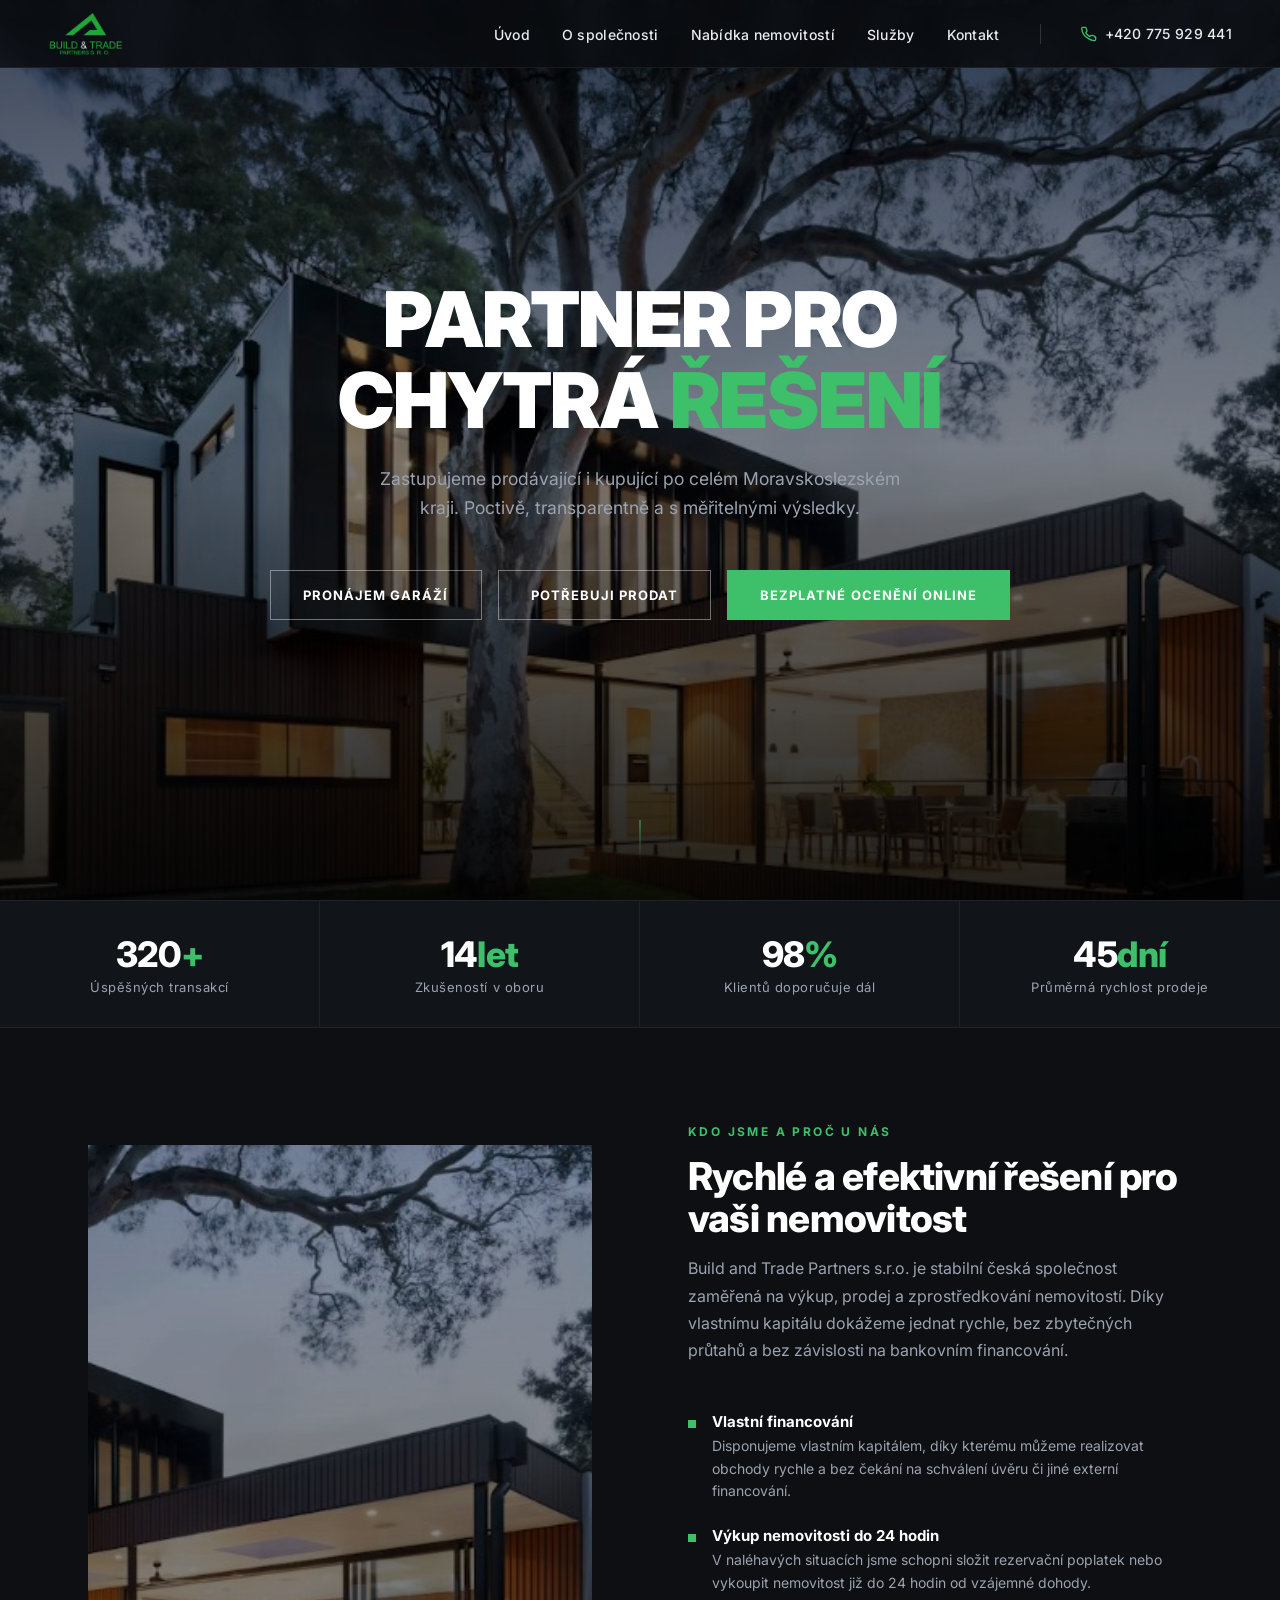
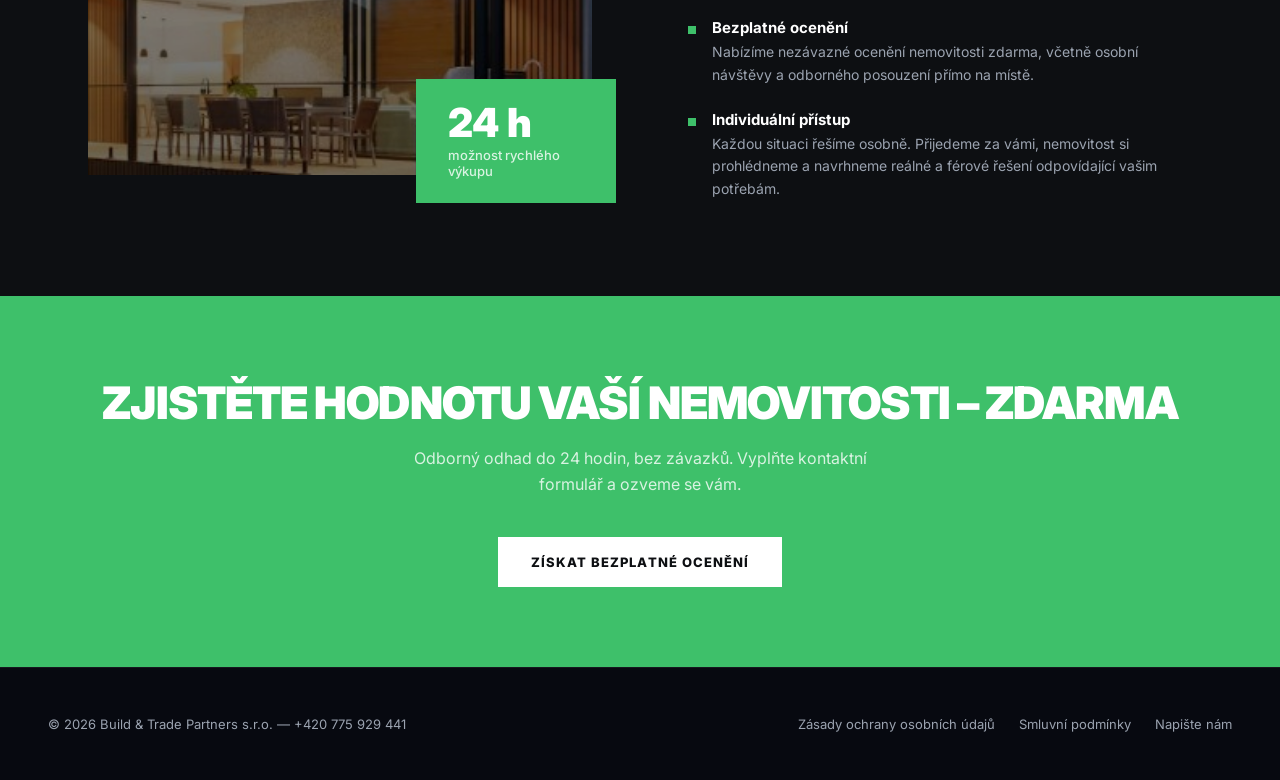
==== index.html @ 1b89ac18 "Add files via upload" ====
<!DOCTYPE html>
<html lang="cs">
<head>
<meta charset="UTF-8">
<meta name="viewport" content="width=device-width, initial-scale=1.0">
<title>Build &amp; Trade Partners – Nemovitosti v dobrých rukou</title>
<link href="https://fonts.googleapis.com/css2?family=Inter:wght@400;500;600;700;800;900&display=swap" rel="stylesheet">
<style>
  *, *::before, *::after { box-sizing: border-box; margin: 0; padding: 0; }

  :root {
    --green: #3ec06a;
    --green-dark: #28a354;
    --white: #fff;
    --dark: #0d0f12;
    --text: #e8eaf0;
    --text-muted: #9ba3b0;
  }

  body {
    font-family: 'Inter', sans-serif;
    background: var(--dark);
    color: var(--text);
    overflow-x: hidden;
  }

  /* NAV */
  nav {
    position: fixed;
    top: 0; left: 0; right: 0;
    z-index: 100;
    display: flex;
    align-items: center;
    justify-content: space-between;
    padding: 0 3rem;
    height: 68px;
    background: rgba(10, 12, 16, 0.85);
    backdrop-filter: blur(12px);
    border-bottom: 1px solid rgba(255,255,255,0.06);
  }

  .logo {
    display: flex;
    align-items: center;
    gap: 10px;
    text-decoration: none;
  }

  .logo-icon {
    width: 36px;
    height: 36px;
  }

  .logo-text {
    line-height: 1.15;
  }

  .logo-text strong {
    display: block;
    font-size: 13px;
    font-weight: 700;
    letter-spacing: 0.08em;
    text-transform: uppercase;
    color: var(--white);
  }

  .logo-text span {
    display: block;
    font-size: 10px;
    letter-spacing: 0.12em;
    text-transform: uppercase;
    color: var(--text-muted);
  }

  .nav-links {
    display: flex;
    align-items: center;
    gap: 2rem;
    list-style: none;
  }

  .nav-links a {
    font-size: 14px;
    font-weight: 500;
    color: var(--text);
    text-decoration: none;
    letter-spacing: 0.02em;
    transition: color 0.2s;
  }

  .nav-links a:hover { color: var(--green); }

  .nav-divider {
    width: 1px;
    height: 20px;
    background: rgba(255,255,255,0.15);
    margin: 0 0.5rem;
  }

  .nav-phone {
    display: flex;
    align-items: center;
    gap: 8px;
    font-size: 14px;
    font-weight: 600;
    color: var(--white);
    text-decoration: none;
    letter-spacing: 0.01em;
  }

  .nav-phone svg { color: var(--green); }

  /* HERO */
  .hero {
    position: relative;
    height: 100vh;
    min-height: 640px;
    display: flex;
    flex-direction: column;
    align-items: center;
    justify-content: center;
    text-align: center;
    overflow: hidden;
  }

  .hero-bg {
    position: absolute;
    inset: 0;
    background:
      linear-gradient(to bottom, rgba(0,0,0,0.55) 0%, rgba(0,0,0,0.3) 50%, rgba(0,0,0,0.75) 100%),
      url('[data-uri]') center/cover no-repeat;
  }

  .hero-content {
    position: relative;
    z-index: 2;
    padding: 0 2rem;
    max-width: 900px;
  }

  .hero-eyebrow {
    display: inline-block;
    font-size: 12px;
    font-weight: 600;
    letter-spacing: 0.18em;
    text-transform: uppercase;
    color: var(--green);
    margin-bottom: 1.5rem;
    padding: 6px 16px;
    border: 1px solid rgba(62, 192, 106, 0.35);
    border-radius: 100px;
  }

  .hero h1 {
    font-size: clamp(2.8rem, 6vw, 5rem);
    font-weight: 900;
    line-height: 1.05;
    letter-spacing: -0.02em;
    color: var(--white);
    text-transform: uppercase;
    margin-bottom: 1.5rem;
  }

  .hero h1 em {
    font-style: normal;
    color: var(--green);
  }

  .hero-sub {
    font-size: 1.1rem;
    color: var(--text-muted);
    max-width: 540px;
    margin: 0 auto 3rem;
    line-height: 1.6;
  }

  /* CTA BUTTONS */
  .hero-ctas {
    display: flex;
    gap: 1rem;
    justify-content: center;
    flex-wrap: wrap;
  }

  .btn {
    display: inline-flex;
    align-items: center;
    gap: 8px;
    padding: 16px 32px;
    font-size: 13px;
    font-weight: 700;
    letter-spacing: 0.08em;
    text-transform: uppercase;
    text-decoration: none;
    cursor: pointer;
    border: none;
    transition: all 0.22s ease;
  }

  .btn-outline {
    background: transparent;
    border: 1.5px solid rgba(255,255,255,0.4);
    color: var(--white);
  }

  .btn-outline:hover {
    background: rgba(255,255,255,0.1);
    border-color: var(--white);
  }

  .btn-green {
    background: var(--green);
    border: 1.5px solid var(--green);
    color: #fff;
  }

  .btn-green:hover {
    background: var(--green-dark);
    border-color: var(--green-dark);
    transform: translateY(-1px);
  }

  /* SCROLL INDICATOR */
  .scroll-hint {
    position: absolute;
    bottom: 2.5rem;
    left: 50%;
    transform: translateX(-50%);
    z-index: 2;
    display: flex;
    flex-direction: column;
    align-items: center;
    gap: 6px;
    color: var(--text-muted);
    font-size: 11px;
    letter-spacing: 0.1em;
    text-transform: uppercase;
  }

  .scroll-hint .line {
    width: 1px;
    height: 40px;
    background: linear-gradient(to bottom, var(--green), transparent);
    animation: scrollline 2s ease-in-out infinite;
  }

  @keyframes scrollline {
    0%, 100% { opacity: 1; height: 40px; }
    50% { opacity: 0.4; height: 20px; }
  }

  /* STATS STRIP */
  .stats {
    background: #111418;
    border-top: 1px solid rgba(255,255,255,0.06);
    border-bottom: 1px solid rgba(255,255,255,0.06);
    display: grid;
    grid-template-columns: repeat(4, 1fr);
  }

  .stat {
    padding: 2rem 2.5rem;
    text-align: center;
    border-right: 1px solid rgba(255,255,255,0.06);
  }

  .stat:last-child { border-right: none; }

  .stat-num {
    font-size: 2.2rem;
    font-weight: 800;
    color: var(--white);
    letter-spacing: -0.02em;
  }

  .stat-num span { color: var(--green); }

  .stat-label {
    font-size: 13px;
    color: var(--text-muted);
    margin-top: 4px;
    letter-spacing: 0.04em;
  }

  /* SERVICES */
  .section {
    padding: 6rem 3rem;
    max-width: 1200px;
    margin: 0 auto;
  }

  .section-label {
    font-size: 12px;
    font-weight: 700;
    letter-spacing: 0.2em;
    text-transform: uppercase;
    color: var(--green);
    margin-bottom: 1rem;
  }

  .section-title {
    font-size: clamp(1.8rem, 3vw, 2.8rem);
    font-weight: 800;
    color: var(--white);
    line-height: 1.1;
    letter-spacing: -0.02em;
    max-width: 520px;
    margin-bottom: 1rem;
  }

  .section-desc {
    font-size: 16px;
    color: var(--text-muted);
    line-height: 1.7;
    max-width: 480px;
    margin-bottom: 3rem;
  }

  .services-grid {
    display: grid;
    grid-template-columns: repeat(3, 1fr);
    gap: 1.5px;
    background: rgba(255,255,255,0.06);
    border: 1.5px solid rgba(255,255,255,0.06);
  }

  .service-card {
    background: #111418;
    padding: 2.5rem 2rem;
    transition: background 0.2s;
    cursor: default;
  }

  .service-card:hover { background: #161a20; }

  .service-icon {
    width: 48px;
    height: 48px;
    border: 1.5px solid rgba(62, 192, 106, 0.3);
    display: flex;
    align-items: center;
    justify-content: center;
    margin-bottom: 1.5rem;
  }

  .service-icon svg {
    width: 24px;
    height: 24px;
    stroke: var(--green);
    fill: none;
    stroke-width: 1.8;
    stroke-linecap: round;
    stroke-linejoin: round;
  }

  .service-card h3 {
    font-size: 16px;
    font-weight: 700;
    color: var(--white);
    margin-bottom: 0.75rem;
    letter-spacing: 0.01em;
  }

  .service-card p {
    font-size: 14px;
    color: var(--text-muted);
    line-height: 1.65;
  }

  /* LISTINGS STRIP */
  .listings-section {
    background: #0a0c10;
    padding: 6rem 3rem;
  }

  .listings-inner {
    max-width: 1200px;
    margin: 0 auto;
  }

  .listings-header {
    display: flex;
    align-items: flex-end;
    justify-content: space-between;
    margin-bottom: 3rem;
  }

  .listings-grid {
    display: grid;
    grid-template-columns: repeat(3, 1fr);
    gap: 1.5px;
    background: rgba(255,255,255,0.05);
  }

  .listing-card {
    background: #111418;
    overflow: hidden;
    transition: background 0.2s;
  }

  .listing-card:hover { background: #161a20; }

  .listing-img {
    width: 100%;
    height: 200px;
    object-fit: cover;
    display: block;
    filter: brightness(0.85);
    transition: filter 0.3s;
  }

  .listing-card:hover .listing-img { filter: brightness(1); }

  .listing-info {
    padding: 1.5rem;
  }

  .listing-badge {
    display: inline-block;
    font-size: 11px;
    font-weight: 700;
    letter-spacing: 0.1em;
    text-transform: uppercase;
    color: var(--green);
    border: 1px solid rgba(62,192,106,0.35);
    padding: 3px 10px;
    margin-bottom: 0.75rem;
  }

  .listing-info h3 {
    font-size: 15px;
    font-weight: 700;
    color: var(--white);
    margin-bottom: 0.4rem;
  }

  .listing-info .location {
    font-size: 13px;
    color: var(--text-muted);
    margin-bottom: 1rem;
  }

  .listing-footer {
    display: flex;
    align-items: center;
    justify-content: space-between;
    padding-top: 1rem;
    border-top: 1px solid rgba(255,255,255,0.07);
  }

  .listing-price {
    font-size: 18px;
    font-weight: 800;
    color: var(--white);
    letter-spacing: -0.01em;
  }

  .listing-area {
    font-size: 13px;
    color: var(--text-muted);
  }

  /* WHY US */
  .why-section {
    padding: 6rem 3rem;
    max-width: 1200px;
    margin: 0 auto;
    display: grid;
    grid-template-columns: 1fr 1fr;
    gap: 6rem;
    align-items: center;
  }

  .why-visual {
    position: relative;
  }

  .why-img {
    width: 100%;
    aspect-ratio: 4/5;
    object-fit: cover;
    filter: brightness(0.75);
  }

  .why-accent {
    position: absolute;
    bottom: -1.5rem;
    right: -1.5rem;
    background: var(--green);
    padding: 1.5rem 2rem;
    max-width: 200px;
  }

  .why-accent .num {
    font-size: 2.5rem;
    font-weight: 900;
    color: #fff;
    line-height: 1;
  }

  .why-accent .label {
    font-size: 13px;
    color: rgba(255,255,255,0.8);
    margin-top: 4px;
    font-weight: 500;
  }

  .why-list {
    list-style: none;
    display: flex;
    flex-direction: column;
    gap: 1.5rem;
    margin-top: 2rem;
  }

  .why-item {
    display: flex;
    gap: 1rem;
    align-items: flex-start;
  }

  .why-bullet {
    width: 8px;
    height: 8px;
    background: var(--green);
    margin-top: 8px;
    flex-shrink: 0;
  }

  .why-item h4 {
    font-size: 15px;
    font-weight: 700;
    color: var(--white);
    margin-bottom: 4px;
  }

  .why-item p {
    font-size: 14px;
    color: var(--text-muted);
    line-height: 1.6;
  }

  /* CTA BANNER */
  .cta-banner {
    background: var(--green);
    padding: 5rem 3rem;
    text-align: center;
  }

  .cta-banner h2 {
    font-size: clamp(1.8rem, 3.5vw, 2.8rem);
    font-weight: 900;
    color: #fff;
    letter-spacing: -0.02em;
    margin-bottom: 1rem;
    text-transform: uppercase;
  }

  .cta-banner p {
    font-size: 16px;
    color: rgba(255,255,255,0.8);
    max-width: 500px;
    margin: 0 auto 2.5rem;
    line-height: 1.6;
  }

  .btn-white {
    background: #fff;
    border: 1.5px solid #fff;
    color: #0d0f12;
    font-weight: 800;
  }

  .btn-white:hover { background: rgba(255,255,255,0.9); }

  /* FOOTER */
  footer {
    background: #070910;
    padding: 3rem;
    display: flex;
    align-items: center;
    justify-content: space-between;
    border-top: 1px solid rgba(255,255,255,0.06);
  }

  .footer-copy {
    font-size: 13px;
    color: var(--text-muted);
  }

  .footer-links {
    display: flex;
    gap: 1.5rem;
  }

  .footer-links a {
    font-size: 13px;
    color: var(--text-muted);
    text-decoration: none;
    transition: color 0.2s;
  }

  .footer-links a:hover { color: var(--green); }

  /* HAMBURGER */
  .nav-toggle {
    display: none;
    flex-direction: column;
    justify-content: center;
    gap: 5px;
    width: 36px;
    height: 36px;
    background: none;
    border: none;
    cursor: pointer;
    padding: 4px;
    z-index: 200;
  }

  .nav-toggle span {
    display: block;
    width: 100%;
    height: 1.5px;
    background: var(--white);
    transition: all 0.25s ease;
    transform-origin: center;
  }

  .nav-toggle.open span:nth-child(1) { transform: translateY(6.5px) rotate(45deg); }
  .nav-toggle.open span:nth-child(2) { opacity: 0; transform: scaleX(0); }
  .nav-toggle.open span:nth-child(3) { transform: translateY(-6.5px) rotate(-45deg); }

  /* TABLET + MOBILE (hamburger aktivní od 900px) */
  @media (max-width: 900px) {
    nav { padding: 0 1.5rem; }
    .stats { grid-template-columns: repeat(2, 1fr); }
    .services-grid { grid-template-columns: repeat(2, 1fr); }
    .listings-grid { grid-template-columns: repeat(2, 1fr); }
    .why-section { grid-template-columns: 1fr; gap: 3rem; padding: 4rem 1.5rem; }
    .section { padding: 4rem 1.5rem; }
    .listings-section { padding: 4rem 1.5rem; }
    .listings-header { flex-direction: column; align-items: flex-start; gap: 1rem; }
    footer { padding: 2rem 1.5rem; }
    .why-accent { right: 0; bottom: -1rem; }

    /* Zobrazit hamburger tlačítko */
    .nav-toggle { display: flex; }

    /* Skrýt nav-links, zobrazit jako overlay po kliknutí */
    .nav-links {
      display: flex;
      position: fixed;
      top: 68px; left: 0; right: 0; bottom: 0;
      background: rgba(255, 255, 255, 0.07);
      backdrop-filter: blur(28px) saturate(180%) brightness(1.05);
      -webkit-backdrop-filter: blur(28px) saturate(180%) brightness(1.05);
      border-top: 1px solid rgba(255, 255, 255, 0.18);
      box-shadow: inset 1px 0 0 rgba(255,255,255,0.1), inset -1px 0 0 rgba(255,255,255,0.1), 0 16px 48px rgba(0,0,0,0.35), inset 0 1px 0 rgba(255,255,255,0.15);
      flex-direction: column;
      align-items: center;
      justify-content: center;
      gap: 2rem;
      z-index: 150;
      opacity: 0;
      visibility: hidden;
      pointer-events: none;
      transform: translateY(-6px);
      transition: opacity 0.25s ease, transform 0.25s ease, visibility 0.25s;
    }

    .nav-links.open {
      opacity: 1;
      visibility: visible;
      pointer-events: auto;
      transform: translateY(0);
    }

    .nav-links a { font-size: 18px; font-weight: 600; text-shadow: 0 1px 12px rgba(0,0,0,0.6); }
    .nav-links .nav-phone { font-size: 16px; }
    .nav-divider { width: 40px; height: 1px; margin: 0; background: rgba(255,255,255,0.18); }
  }

  /* MOBILE */
  @media (max-width: 600px) {

    /* Hero */
    .hero { min-height: 100svh; }
    .hero-content { padding: 0 1.25rem; }
    .hero h1 { font-size: 2.4rem; }
    .hero-sub { font-size: 0.95rem; margin-bottom: 2rem; }
    .hero-eyebrow { font-size: 10px; letter-spacing: 0.12em; }
    .hero-ctas { flex-direction: column; align-items: stretch; gap: 0.75rem; }
    .hero-ctas .btn { justify-content: center; padding: 15px 20px; font-size: 12px; }
    .scroll-hint { display: none; }

    /* Stats */
    .stats { grid-template-columns: repeat(2, 1fr); }
    .stat { padding: 1.5rem 1rem; }
    .stat-num { font-size: 1.7rem; }
    .stat-label { font-size: 12px; }
    .stat:nth-child(2) { border-right: none; }

    /* Services */
    .section { padding: 3rem 1.25rem; }
    .services-grid { grid-template-columns: 1fr; }
    .service-card { padding: 1.75rem 1.25rem; }

    /* Listings */
    .listings-section { padding: 3rem 1.25rem; }
    .listings-inner { max-width: 100%; }
    .listings-grid { grid-template-columns: 1fr; }
    .listings-header { margin-bottom: 1.5rem; }
    .listings-header .btn { width: 100%; text-align: center; justify-content: center; }
    .listing-img { height: 180px; }

    /* Why section */
    .why-section { padding: 3rem 1.25rem; gap: 2rem; }
    .why-img { aspect-ratio: 3/2; }
    .why-accent { position: static; margin-top: -1px; display: flex; align-items: center; gap: 1rem; padding: 1rem 1.25rem; max-width: 100%; }
    .why-accent .num { font-size: 2rem; }
    .why-list { gap: 1.25rem; margin-top: 1.5rem; }

    /* CTA banner */
    .cta-banner { padding: 3.5rem 1.25rem; }
    .cta-banner h2 { font-size: 1.7rem; }
    .cta-banner .btn { width: 100%; text-align: center; justify-content: center; }

    /* Footer */
    footer {
      flex-direction: column;
      align-items: flex-start;
      gap: 1rem;
      padding: 2rem 1.25rem;
    }
    .footer-links { flex-wrap: wrap; gap: 1rem; }

    /* Section titles */
    .section-title { font-size: 1.6rem; }
  }

  /* Very small phones */
  @media (max-width: 380px) {
    .hero h1 { font-size: 2rem; }
    .stat-num { font-size: 1.5rem; }
  }
</style>
</head>
<body>

<!-- NAV -->
<nav>
  <a href="#" class="logo">
    <img src="[data-uri]" alt="Build &amp; Trade Partners s.r.o." style="height:44px;width:auto;">
  </a>
  <ul class="nav-links" id="mobileMenu">
    <li><a href="#">Úvod</a></li>
    <li><a href="o-spolecnosti.html" target="_blank">O společnosti</a></li>
    <li><a href="nabidka.html" target="_blank">Nabídka nemovitostí</a></li>
    <li><a href="sluzby.html" target="_blank">Služby</a></li>
    <li><a href="kontakt.html" target="_blank">Kontakt</a></li>
    <li class="nav-divider" aria-hidden="true"></li>
    <li>
      <a href="tel:+420775929441" class="nav-phone">
        <svg width="16" height="16" viewBox="0 0 24 24" fill="none" stroke="currentColor" stroke-width="2" stroke-linecap="round" stroke-linejoin="round">
          <path d="M22 16.92v3a2 2 0 0 1-2.18 2 19.79 19.79 0 0 1-8.63-3.07A19.5 19.5 0 0 1 4.14 13a19.79 19.79 0 0 1-3.07-8.67A2 2 0 0 1 3.05 2h3a2 2 0 0 1 2 1.72c.127.96.361 1.903.7 2.81a2 2 0 0 1-.45 2.11L7.09 9.91a16 16 0 0 0 6 6l1.27-1.27a2 2 0 0 1 2.11-.45c.907.339 1.85.573 2.81.7A2 2 0 0 1 21 17l.92-.08z"/>
        </svg>
        +420 775 929 441
      </a>
    </li>
  </ul>
  <button class="nav-toggle" aria-label="Otevřít menu" onclick="this.classList.toggle('open'); document.getElementById('mobileMenu').classList.toggle('open')">
    <span></span><span></span><span></span>
  </button>
</nav>

<!-- HERO -->
<section class="hero">
  <div class="hero-bg"></div>
  <div class="hero-content">
    <h1>Partner pro<br>chytrá <em> řešení</em></h1>
    <p class="hero-sub">Zastupujeme prodávající i kupující po celém Moravskoslezském kraji. Poctivě, transparentně a s měřitelnými výsledky.</p>
    <div class="hero-ctas">
      <a href="#" class="btn btn-outline">Pronájem garáží</a>
      <a href="#" class="btn btn-outline">Potřebuji prodat</a>
      <a href="#" class="btn btn-green">Bezplatné ocenění online</a>
    </div>
  </div>
  <div class="scroll-hint">
    <div class="line"></div>
  </div>
</section>

<!-- STATS -->
<div class="stats">
  <div class="stat">
    <div class="stat-num">320<span>+</span></div>
    <div class="stat-label">Úspěšných transakcí</div>
  </div>
  <div class="stat">
    <div class="stat-num">14<span>let</span></div>
    <div class="stat-label">Zkušeností v oboru</div>
  </div>
  <div class="stat">
    <div class="stat-num">98<span>%</span></div>
    <div class="stat-label">Klientů doporučuje dál</div>
  </div>
  <div class="stat">
    <div class="stat-num">45<span>dní</span></div>
    <div class="stat-label">Průměrná rychlost prodeje</div>
  </div>
</div>

<!-- WHY US -->
<div class="why-section">
  <div class="why-visual">
    <img class="why-img" src="[data-uri]" alt="Nemovitosti">
    <div class="why-accent">
      <div class="num">24 h</div>
      <div class="label">možnost rychlého výkupu</div>
    </div>
  </div>

  <div>
    <div class="section-label">Kdo jsme a proč u nás</div>
    <h2 class="section-title">Rychlé a efektivní řešení pro vaši nemovitost</h2>

    <p class="section-desc">
      Build and Trade Partners s.r.o. je stabilní česká společnost zaměřená na výkup,
      prodej a zprostředkování nemovitostí. Díky vlastnímu kapitálu dokážeme jednat
      rychle, bez zbytečných průtahů a bez závislosti na bankovním financování.
    </p>

    <ul class="why-list">
      <li class="why-item">
        <div class="why-bullet"></div>
        <div>
          <h4>Vlastní financování</h4>
          <p>
            Disponujeme vlastním kapitálem, díky kterému můžeme realizovat obchody
            rychle a bez čekání na schválení úvěru či jiné externí financování.
          </p>
        </div>
      </li>

      <li class="why-item">
        <div class="why-bullet"></div>
        <div>
          <h4>Výkup nemovitosti do 24 hodin</h4>
          <p>
            V naléhavých situacích jsme schopni složit rezervační poplatek nebo
            vykoupit nemovitost již do 24 hodin od vzájemné dohody.
          </p>
        </div>
      </li>

      <li class="why-item">
        <div class="why-bullet"></div>
        <div>
          <h4>Bezplatné ocenění</h4>
          <p>
            Nabízíme nezávazné ocenění nemovitosti zdarma, včetně osobní návštěvy
            a odborného posouzení přímo na místě.
          </p>
        </div>
      </li>

      <li class="why-item">
        <div class="why-bullet"></div>
        <div>
          <h4>Individuální přístup</h4>
          <p>
            Každou situaci řešíme osobně. Přijedeme za vámi, nemovitost si prohlédneme
            a navrhneme reálné a férové řešení odpovídající vašim potřebám.
          </p>
        </div>
      </li>
    </ul>
  </div>
</div>

<!-- CTA BANNER -->
<div class="cta-banner">
  <h2>Zjistěte hodnotu vaší nemovitosti – zdarma</h2>
  <p>Odborný odhad do 24 hodin, bez závazků. Vyplňte kontaktní formulář a ozveme se vám.</p>
  <a href="#" class="btn btn-white">Získat bezplatné ocenění</a>
</div>

<!-- FOOTER -->
<footer>
  <span class="footer-copy">© 2026 Build &amp; Trade Partners s.r.o. — +420 775 929 441</span>
  <div class="footer-links">
    <a href="#">Zásady ochrany osobních údajů</a>
    <a href="#">Smluvní podmínky</a>
    <a href="#">Napište nám</a>
  </div>
</footer>

</body>
</html>
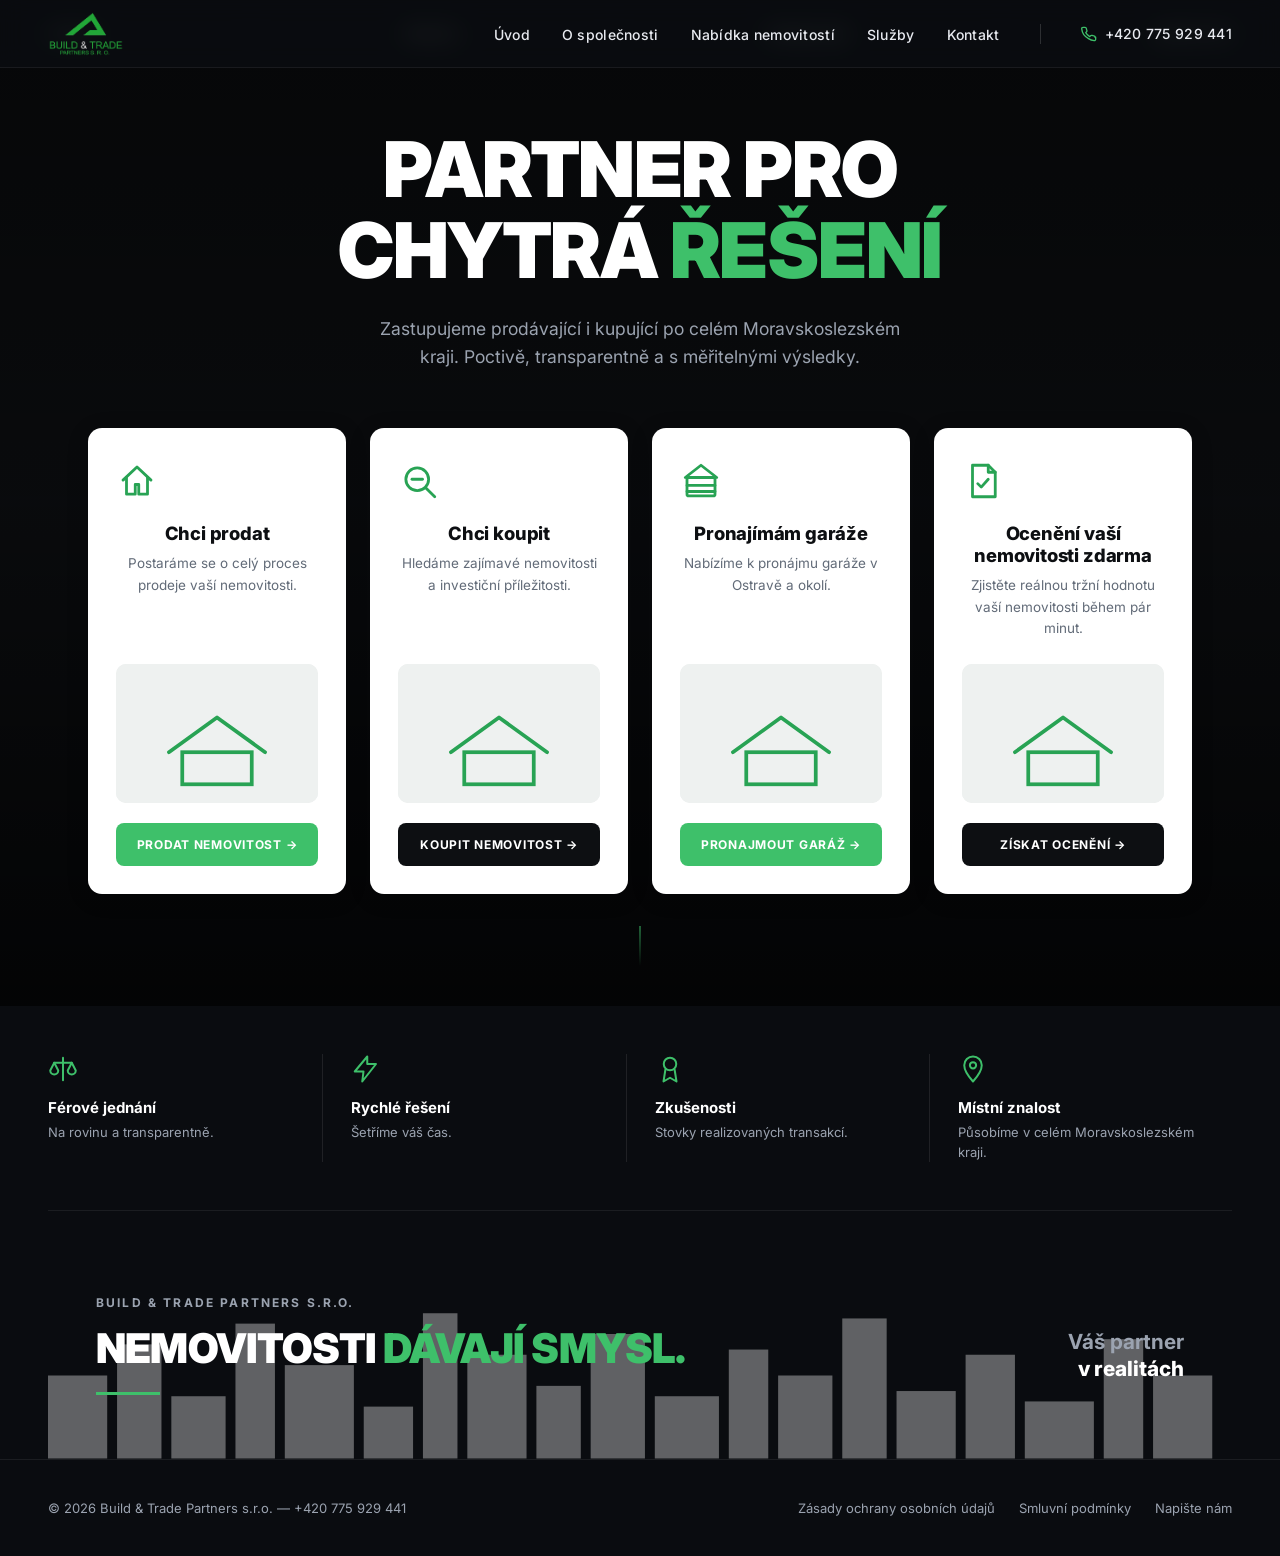
==== commit 433338a5: "Add files via upload" ====
--- a/index.html
+++ b/index.html
@@ -113,14 +113,23 @@
   /* HERO */
   .hero {
     position: relative;
-    height: 100vh;
-    min-height: 640px;
+    min-height: 100vh;
     display: flex;
     flex-direction: column;
     align-items: center;
     justify-content: center;
     text-align: center;
     overflow: hidden;
+    padding: 130px 0 2.5rem;
+  }
+
+  .hero-offer-wrap {
+    position: relative;
+    z-index: 2;
+    width: 100%;
+    max-width: 1200px;
+    margin: 0.5rem auto 0;
+    padding: 0 3rem;
   }
 
   .hero-bg {
@@ -128,7 +137,7 @@
     inset: 0;
     background:
       linear-gradient(to bottom, rgba(0,0,0,0.55) 0%, rgba(0,0,0,0.3) 50%, rgba(0,0,0,0.75) 100%),
-      url('[data-uri]') center/cover no-repeat;
+      url('hero bg.jpg') center/cover no-repeat;
   }
 
   .hero-content {
@@ -575,12 +584,12 @@
 
   /* FOOTER */
   footer {
-    background: #070910;
-    padding: 3rem;
+    background: #0a0c10;
+    padding: 2.5rem 3rem;
     display: flex;
     align-items: center;
     justify-content: space-between;
-    border-top: 1px solid rgba(255,255,255,0.06);
+    border-top: 1px solid rgba(255,255,255,0.07);
   }
 
   .footer-copy {
@@ -684,8 +693,9 @@
   @media (max-width: 600px) {
 
     /* Hero */
-    .hero { min-height: 100svh; }
+    .hero { min-height: 100svh; padding: 100px 0 2rem; }
     .hero-content { padding: 0 1.25rem; }
+    .hero-offer-wrap { padding: 0 1.25rem; margin-top: 0.25rem; }
     .hero h1 { font-size: 2.4rem; }
     .hero-sub { font-size: 0.95rem; margin-bottom: 2rem; }
     .hero-eyebrow { font-size: 10px; letter-spacing: 0.12em; }
@@ -742,6 +752,291 @@
   @media (max-width: 380px) {
     .hero h1 { font-size: 2rem; }
     .stat-num { font-size: 1.5rem; }
+  }
+
+  /* ============================================
+     OFFER SECTION (nová sekce pod headerem)
+     ============================================ */
+  .offer-section {
+    background: #0a0c10;
+    padding: 3rem 3rem 0;
+  }
+
+  .offer-inner {
+    max-width: 1200px;
+    margin: 0 auto;
+  }
+
+  /* Cards */
+  .offer-grid {
+    display: grid;
+    grid-template-columns: repeat(4, 1fr);
+    gap: 1.5rem;
+    margin-bottom: 4.5rem;
+  }
+
+  .offer-card {
+    background: var(--white);
+    border-radius: 14px;
+    padding: 2rem 1.75rem 1.75rem;
+    display: flex;
+    flex-direction: column;
+    height: 100%;
+    box-shadow: 0 4px 22px rgba(0,0,0,0.16);
+    transition: transform 0.25s ease, box-shadow 0.25s ease;
+  }
+
+  .offer-card:hover {
+    transform: translateY(-6px);
+    box-shadow: 0 16px 34px rgba(0,0,0,0.22);
+  }
+
+  .offer-icon {
+    width: 42px;
+    height: 42px;
+    margin-bottom: 1.25rem;
+  }
+
+  .offer-icon svg {
+    width: 100%;
+    height: 100%;
+    stroke: var(--green-dark);
+    fill: none;
+    stroke-width: 1.6;
+    stroke-linecap: round;
+    stroke-linejoin: round;
+  }
+
+  .offer-card h3 {
+    font-size: 1.15rem;
+    font-weight: 800;
+    color: var(--dark);
+    letter-spacing: -0.01em;
+    margin-bottom: 0.6rem;
+  }
+
+  .offer-card p {
+    font-size: 13.5px;
+    color: #626b78;
+    line-height: 1.6;
+    flex-grow: 1;
+    margin-bottom: 1.5rem;
+  }
+
+  .offer-photo {
+    width: 100%;
+    aspect-ratio: 16 / 11;
+    border-radius: 10px;
+    overflow: hidden;
+    margin-bottom: 1.25rem;
+    background: #eef1f0;
+  }
+
+  .offer-photo img {
+    width: 100%;
+    height: 100%;
+    object-fit: cover;
+    display: block;
+    transition: transform 0.4s ease;
+  }
+
+  .offer-card:hover .offer-photo img {
+    transform: scale(1.06);
+  }
+
+  .btn-offer {
+    display: inline-flex;
+    align-items: center;
+    justify-content: center;
+    gap: 8px;
+    width: 100%;
+    padding: 14px 16px;
+    font-size: 12px;
+    font-weight: 700;
+    letter-spacing: 0.06em;
+    text-transform: uppercase;
+    text-decoration: none;
+    border: none;
+    border-radius: 8px;
+    cursor: pointer;
+    transition: all 0.22s ease;
+  }
+
+  .btn-offer-green { background: var(--green); color: #fff; }
+  .btn-offer-green:hover { background: var(--green-dark); transform: translateY(-2px); }
+
+  .btn-offer-dark { background: var(--dark); color: #fff; }
+  .btn-offer-dark:hover { background: #000; transform: translateY(-2px); }
+
+  /* Benefits */
+  .benefits-row {
+    display: flex;
+    padding-bottom: 3rem;
+    border-bottom: 1px solid rgba(255,255,255,0.07);
+  }
+
+  .benefit-item {
+    flex: 1;
+    padding: 0 1.75rem;
+    border-left: 1px solid rgba(255,255,255,0.09);
+  }
+
+  .benefit-item:first-child { border-left: none; padding-left: 0; }
+
+  .benefit-icon {
+    width: 30px;
+    height: 30px;
+    margin-bottom: 0.9rem;
+  }
+
+  .benefit-icon svg {
+    width: 100%;
+    height: 100%;
+    stroke: var(--green);
+    fill: none;
+    stroke-width: 1.6;
+    stroke-linecap: round;
+    stroke-linejoin: round;
+  }
+
+  .benefit-item h4 {
+    font-size: 15px;
+    font-weight: 700;
+    color: var(--white);
+    margin-bottom: 0.3rem;
+  }
+
+  .benefit-item p {
+    font-size: 13px;
+    color: var(--text-muted);
+    line-height: 1.55;
+  }
+
+  /* Brand strip */
+  .brand-strip {
+    position: relative;
+    margin-top: 2.5rem;
+    background: #0a0c10;
+    overflow: hidden;
+  }
+
+  .brand-skyline {
+    position: absolute;
+    left: 0; right: 0; bottom: 0;
+    height: 100%;
+    opacity: 0.35;
+    pointer-events: none;
+  }
+
+  .brand-skyline svg { width: 100%; height: 100%; display: block; }
+
+  .brand-strip-inner {
+    position: relative;
+    z-index: 2;
+    max-width: 1200px;
+    margin: 0 auto;
+    padding: 2.75rem 3rem;
+    display: flex;
+    align-items: center;
+    justify-content: space-between;
+    gap: 2rem;
+    flex-wrap: wrap;
+  }
+
+  .brand-eyebrow {
+    display: block;
+    font-size: 12px;
+    font-weight: 700;
+    letter-spacing: 0.18em;
+    text-transform: uppercase;
+    color: var(--text-muted);
+    margin-bottom: 0.9rem;
+  }
+
+  .brand-heading {
+    font-size: clamp(1.7rem, 3.2vw, 2.6rem);
+    font-weight: 900;
+    letter-spacing: -0.02em;
+    line-height: 1.15;
+    color: var(--white);
+    text-transform: uppercase;
+    margin-bottom: 1.25rem;
+  }
+
+  .brand-heading .accent { color: var(--green); }
+
+  .brand-line {
+    width: 64px;
+    height: 3px;
+    background: var(--green);
+    margin-bottom: 1.25rem;
+  }
+
+  .brand-nav {
+    display: flex;
+    align-items: center;
+    gap: 0.85rem;
+    flex-wrap: wrap;
+  }
+
+  .brand-nav a {
+    font-size: 13px;
+    font-weight: 600;
+    letter-spacing: 0.06em;
+    text-transform: uppercase;
+    color: var(--text);
+    text-decoration: none;
+    transition: color 0.2s;
+  }
+
+  .brand-nav a:hover { color: var(--green); }
+
+  .brand-nav span {
+    color: rgba(255,255,255,0.25);
+    font-size: 13px;
+  }
+
+  .brand-right {
+    text-align: right;
+    flex-shrink: 0;
+  }
+
+  .brand-right span {
+    display: block;
+    font-size: 1.3rem;
+    font-weight: 700;
+    color: var(--text-muted);
+    line-height: 1.3;
+  }
+
+  .brand-right strong {
+    display: block;
+    font-size: 1.3rem;
+    font-weight: 800;
+    color: var(--white);
+    line-height: 1.3;
+  }
+
+  @media (max-width: 900px) {
+    .offer-section { padding: 2.5rem 1.5rem 0; }
+    .hero-offer-wrap { padding: 0 1.5rem; }
+    .offer-grid { grid-template-columns: repeat(2, 1fr); gap: 1.25rem; margin-bottom: 3.5rem; }
+    .benefits-row { flex-wrap: wrap; row-gap: 2rem; border-bottom: none; padding-bottom: 0; }
+    .benefit-item { flex: 0 0 50%; border-left: none; padding: 0 1.25rem; margin-bottom: 1rem; }
+    .benefit-item:nth-child(odd) { border-right: 1px solid rgba(255,255,255,0.09); }
+    .brand-strip-inner { padding: 2.25rem 1.5rem; }
+    .brand-right { text-align: left; }
+  }
+
+  @media (max-width: 600px) {
+    .offer-section { padding: 2rem 1.25rem 0; }
+    .offer-grid { grid-template-columns: 1fr; gap: 1.25rem; margin-bottom: 3rem; }
+    .benefit-item { flex: 0 0 100%; padding: 0 0 1.5rem; margin-bottom: 0; border-right: none !important; }
+    .benefit-item:not(:last-child) { border-bottom: 1px solid rgba(255,255,255,0.09); padding-bottom: 1.5rem; }
+    .brand-strip { margin-top: 2rem; }
+    .brand-strip-inner { padding: 2rem 1.25rem; flex-direction: column; align-items: flex-start; }
+    .brand-right { text-align: left; }
+    .brand-right span, .brand-right strong { font-size: 1.15rem; }
   }
 </style>
 </head>
@@ -773,117 +1068,166 @@
   </button>
 </nav>
 
+
 <!-- HERO -->
 <section class="hero">
   <div class="hero-bg"></div>
   <div class="hero-content">
     <h1>Partner pro<br>chytrá <em> řešení</em></h1>
     <p class="hero-sub">Zastupujeme prodávající i kupující po celém Moravskoslezském kraji. Poctivě, transparentně a s měřitelnými výsledky.</p>
-    <div class="hero-ctas">
-      <a href="#" class="btn btn-outline">Pronájem garáží</a>
-      <a href="#" class="btn btn-outline">Potřebuji prodat</a>
-      <a href="#" class="btn btn-green">Bezplatné ocenění online</a>
+  </div>
+
+  <!-- 4 karty -->
+  <div class="hero-offer-wrap">
+    <div class="offer-grid">
+
+      <!-- Chci prodat -->
+      <div class="offer-card">
+        <div class="offer-icon">
+          <svg viewBox="0 0 24 24"><path d="M4 11.5 12 4l8 7.5"/><path d="M6 10v9.5h5v-5.5h2v5.5h5V10"/></svg>
+        </div>
+        <h3>Chci prodat</h3>
+        <p>Postaráme se o celý proces prodeje vaší nemovitosti.</p>
+        <div class="offer-photo">
+          <img src="https://images.unsplash.com/photo-1568605114967-8130f3a36994?auto=format&fit=crop&w=800&q=60" alt="Prodej rodinného domu" loading="lazy"
+            onerror="this.onerror=null;this.src='data:image/svg+xml,%3Csvg xmlns=%27http://www.w3.org/2000/svg%27 viewBox=%270 0 400 260%27%3E%3Crect width=%27400%27 height=%27260%27 fill=%27%23eef1f0%27/%3E%3Cpath d=%27M110 165 200 100 290 165%27 stroke=%27%2328a354%27 stroke-width=%277%27 fill=%27none%27 stroke-linecap=%27round%27 stroke-linejoin=%27round%27/%3E%3Crect x=%27135%27 y=%27165%27 width=%27130%27 height=%2760%27 fill=%27none%27 stroke=%27%2328a354%27 stroke-width=%277%27/%3E%3C/svg%3E'">
+        </div>
+        <a href="#" class="btn-offer btn-offer-green">Prodat nemovitost →</a>
+      </div>
+
+      <!-- Chci koupit -->
+      <div class="offer-card">
+        <div class="offer-icon">
+          <svg viewBox="0 0 24 24"><circle cx="11" cy="11" r="6.5"/><path d="M15.8 15.8 21 21"/><path d="M8 11h6"/></svg>
+        </div>
+        <h3>Chci koupit</h3>
+        <p>Hledáme zajímavé nemovitosti a investiční příležitosti.</p>
+        <div class="offer-photo">
+          <img src="https://images.unsplash.com/photo-1512917774080-9991f1c4c750?auto=format&fit=crop&w=800&q=60" alt="Koupě nemovitosti" loading="lazy"
+            onerror="this.onerror=null;this.src='data:image/svg+xml,%3Csvg xmlns=%27http://www.w3.org/2000/svg%27 viewBox=%270 0 400 260%27%3E%3Crect width=%27400%27 height=%27260%27 fill=%27%23eef1f0%27/%3E%3Cpath d=%27M110 165 200 100 290 165%27 stroke=%27%2328a354%27 stroke-width=%277%27 fill=%27none%27 stroke-linecap=%27round%27 stroke-linejoin=%27round%27/%3E%3Crect x=%27135%27 y=%27165%27 width=%27130%27 height=%2760%27 fill=%27none%27 stroke=%27%2328a354%27 stroke-width=%277%27/%3E%3C/svg%3E'">
+        </div>
+        <a href="#" class="btn-offer btn-offer-dark">Koupit nemovitost →</a>
+      </div>
+
+      <!-- Pronajímám garáže -->
+      <div class="offer-card">
+        <div class="offer-icon">
+          <svg viewBox="0 0 24 24"><path d="M3 10 12 3l9 7"/><rect x="4" y="10" width="16" height="10.5" rx="1"/><path d="M4 14.5h16M4 18h16"/></svg>
+        </div>
+        <h3>Pronajímám garáže</h3>
+        <p>Nabízíme k pronájmu garáže v Ostravě a okolí.</p>
+        <div class="offer-photo">
+          <img src="https://plus.unsplash.com/premium_photo-1764702364309-af6aa29a960f?q=80&w=1170&auto=format&fit=crop&ixlib=rb-4.1.0&ixid=M3wxMjA3fDB8MHxwaG90by1wYWdlfHx8fGVufDB8fHx8fA%3D%3D" alt="Pronájem garáže" loading="lazy"
+            onerror="this.onerror=null;this.src='data:image/svg+xml,%3Csvg xmlns=%27http://www.w3.org/2000/svg%27 viewBox=%270 0 400 260%27%3E%3Crect width=%27400%27 height=%27260%27 fill=%27%23eef1f0%27/%3E%3Cpath d=%27M110 165 200 100 290 165%27 stroke=%27%2328a354%27 stroke-width=%277%27 fill=%27none%27 stroke-linecap=%27round%27 stroke-linejoin=%27round%27/%3E%3Crect x=%27135%27 y=%27165%27 width=%27130%27 height=%2760%27 fill=%27none%27 stroke=%27%2328a354%27 stroke-width=%277%27/%3E%3C/svg%3E'">
+        </div>
+        <a href="#" class="btn-offer btn-offer-green">Pronajmout garáž →</a>
+      </div>
+
+      <!-- Ocenění zdarma -->
+      <div class="offer-card">
+        <div class="offer-icon">
+          <svg viewBox="0 0 24 24"><path d="M6 3h9l4 4v14H6z"/><path d="M15 3v4h4"/><path d="M9 13.5l2 2 4-4.5"/></svg>
+        </div>
+        <h3>Ocenění vaší nemovitosti zdarma</h3>
+        <p>Zjistěte reálnou tržní hodnotu vaší nemovitosti během pár minut.</p>
+        <div class="offer-photo">
+          <img src="https://images.unsplash.com/photo-1554224155-6726b3ff858f?auto=format&fit=crop&w=800&q=60" alt="Bezplatné ocenění nemovitosti" loading="lazy"
+            onerror="this.onerror=null;this.src='data:image/svg+xml,%3Csvg xmlns=%27http://www.w3.org/2000/svg%27 viewBox=%270 0 400 260%27%3E%3Crect width=%27400%27 height=%27260%27 fill=%27%23eef1f0%27/%3E%3Cpath d=%27M110 165 200 100 290 165%27 stroke=%27%2328a354%27 stroke-width=%277%27 fill=%27none%27 stroke-linecap=%27round%27 stroke-linejoin=%27round%27/%3E%3Crect x=%27135%27 y=%27165%27 width=%27130%27 height=%2760%27 fill=%27none%27 stroke=%27%2328a354%27 stroke-width=%277%27/%3E%3C/svg%3E'">
+        </div>
+        <a href="#" class="btn-offer btn-offer-dark">Získat ocenění →</a>
+      </div>
+
     </div>
   </div>
+
   <div class="scroll-hint">
     <div class="line"></div>
   </div>
 </section>
 
-<!-- STATS -->
-<div class="stats">
-  <div class="stat">
-    <div class="stat-num">320<span>+</span></div>
-    <div class="stat-label">Úspěšných transakcí</div>
+<!-- OFFER SECTION -->
+<section class="offer-section" id="hlavni-nabidka">
+  <div class="offer-inner">
+
+    <!-- Benefity -->
+    <div class="benefits-row">
+      <div class="benefit-item">
+        <div class="benefit-icon">
+          <svg viewBox="0 0 24 24"><path d="M12 3v18"/><path d="M5 7h14"/><path d="M5 7l-3.2 6.2a3.2 3.2 0 0 0 6.4 0z"/><path d="M19 7l-3.2 6.2a3.2 3.2 0 0 0 6.4 0z"/></svg>
+        </div>
+        <h4>Férové jednání</h4>
+        <p>Na rovinu a transparentně.</p>
+      </div>
+      <div class="benefit-item">
+        <div class="benefit-icon">
+          <svg viewBox="0 0 24 24"><path d="M13 2 3 14h7l-1 8 11-14h-7z"/></svg>
+        </div>
+        <h4>Rychlé řešení</h4>
+        <p>Šetříme váš čas.</p>
+      </div>
+      <div class="benefit-item">
+        <div class="benefit-icon">
+          <svg viewBox="0 0 24 24"><circle cx="12" cy="8" r="5"/><path d="M8.3 12.6 6.8 22l5.2-3 5.2 3-1.5-9.4"/></svg>
+        </div>
+        <h4>Zkušenosti</h4>
+        <p>Stovky realizovaných transakcí.</p>
+      </div>
+      <div class="benefit-item">
+        <div class="benefit-icon">
+          <svg viewBox="0 0 24 24"><path d="M12 22s7-7.8 7-13a7 7 0 1 0-14 0c0 5.2 7 13 7 13z"/><circle cx="12" cy="9" r="2.5"/></svg>
+        </div>
+        <h4>Místní znalost</h4>
+        <p>Působíme v celém Moravskoslezském kraji.</p>
+      </div>
+    </div>
+
   </div>
-  <div class="stat">
-    <div class="stat-num">14<span>let</span></div>
-    <div class="stat-label">Zkušeností v oboru</div>
-  </div>
-  <div class="stat">
-    <div class="stat-num">98<span>%</span></div>
-    <div class="stat-label">Klientů doporučuje dál</div>
-  </div>
-  <div class="stat">
-    <div class="stat-num">45<span>dní</span></div>
-    <div class="stat-label">Průměrná rychlost prodeje</div>
-  </div>
-</div>
-
-<!-- WHY US -->
-<div class="why-section">
-  <div class="why-visual">
-    <img class="why-img" src="[data-uri]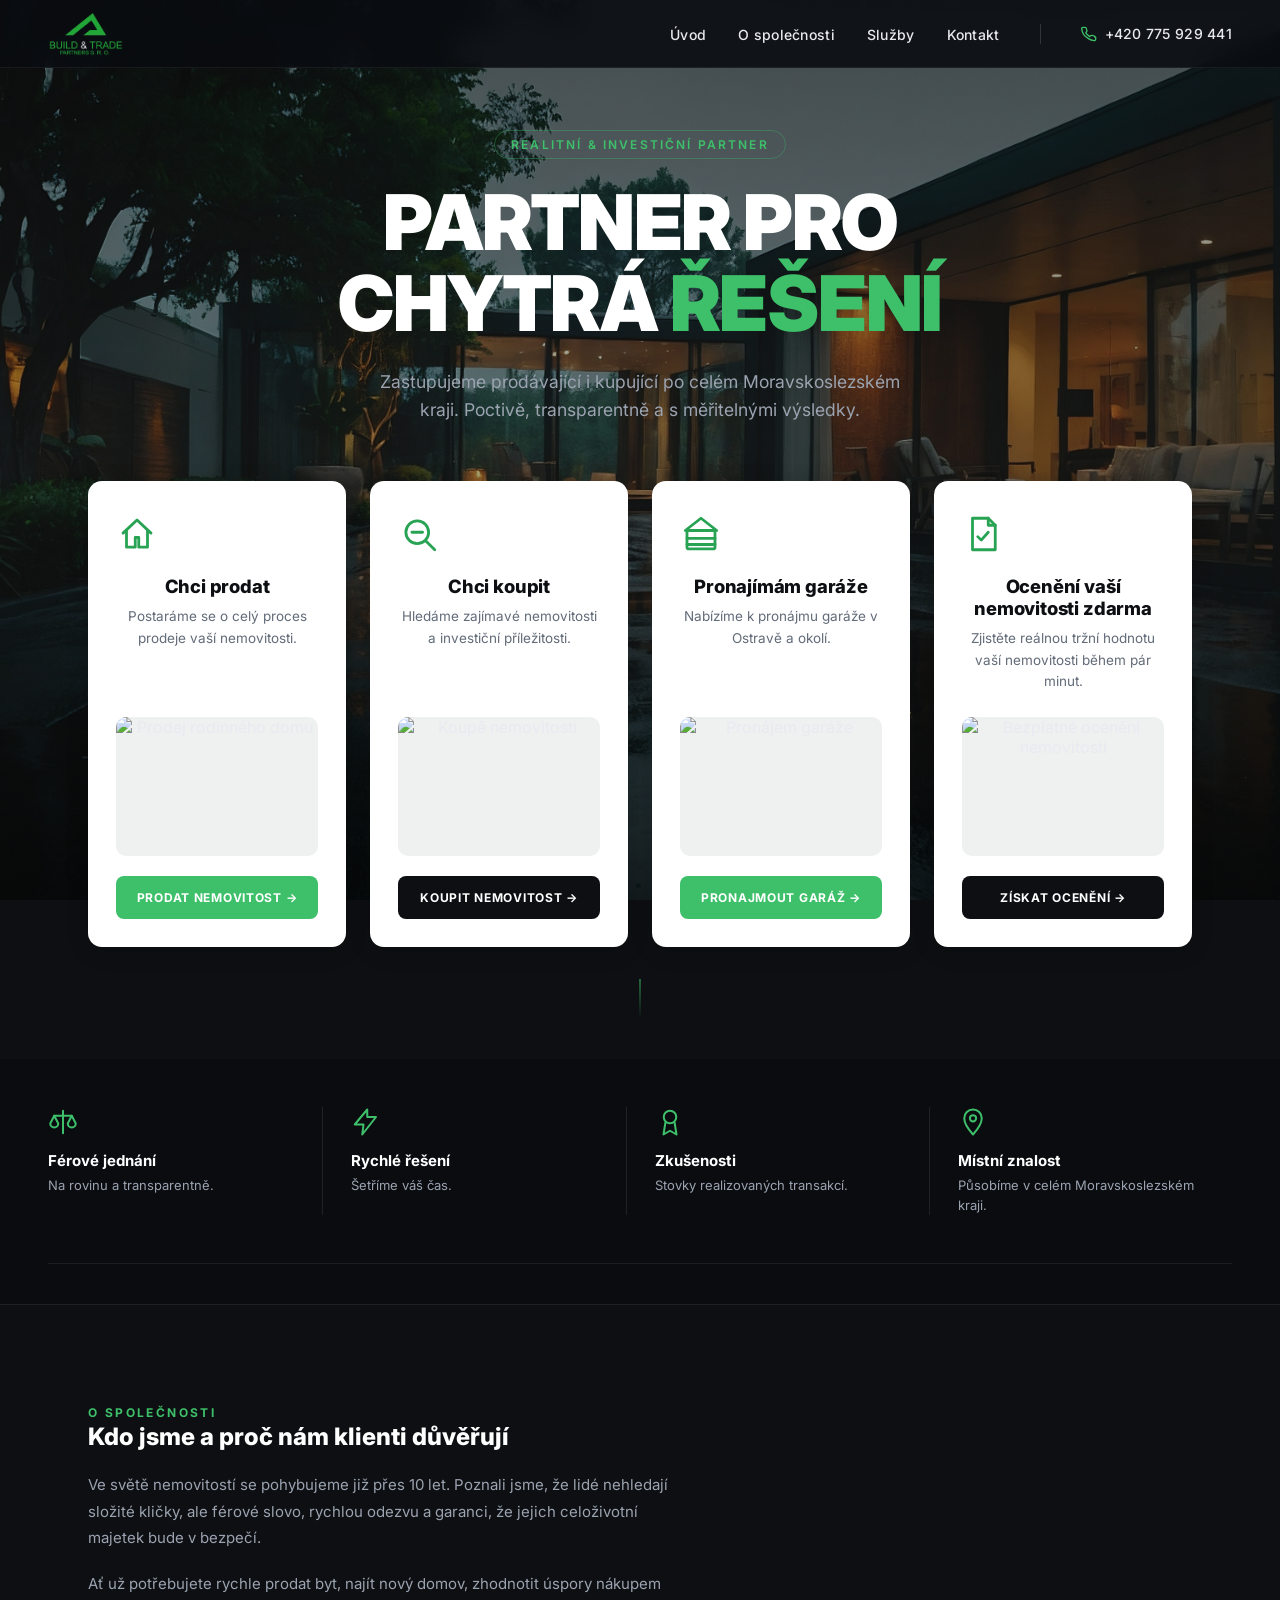
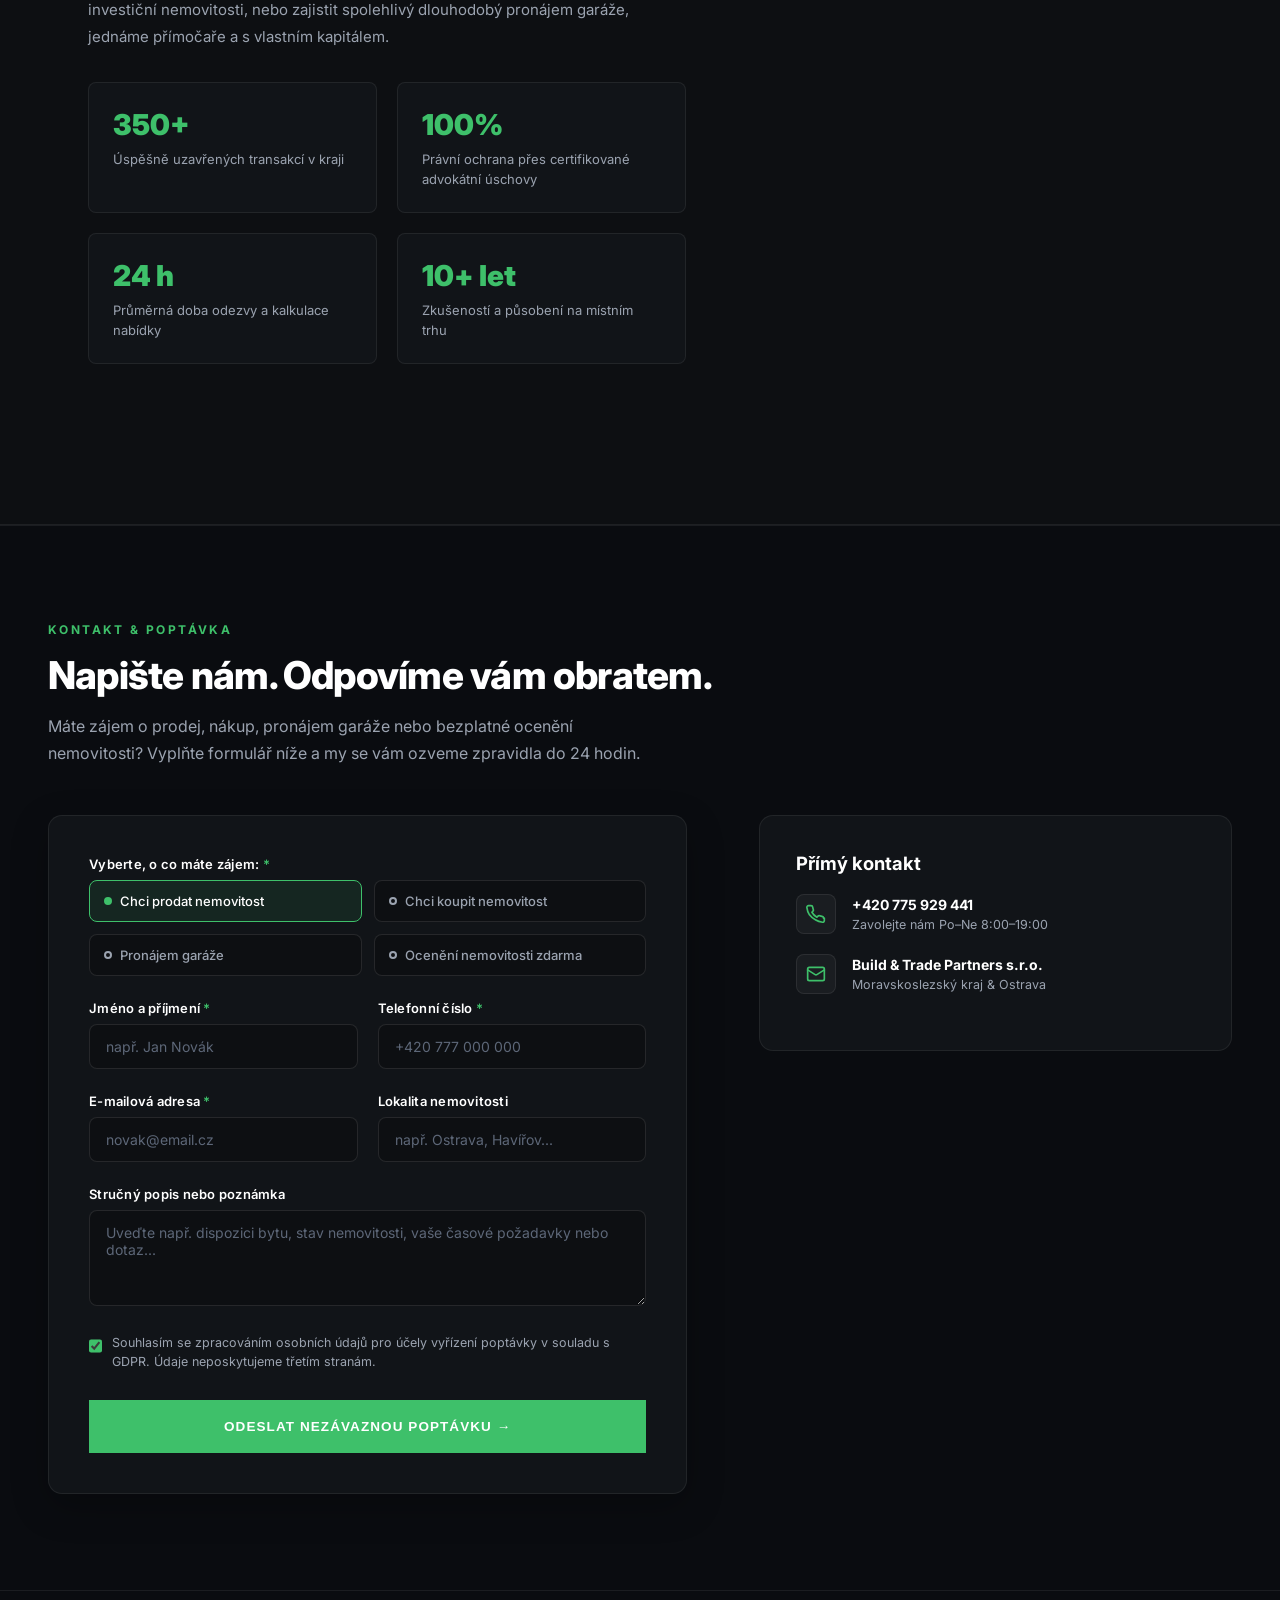
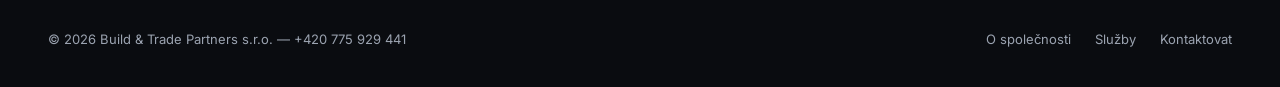
==== commit a49ab727: "Add files via upload" ====
--- a/index.html
+++ b/index.html
@@ -4,1041 +4,12 @@
 <meta charset="UTF-8">
 <meta name="viewport" content="width=device-width, initial-scale=1.0">
 <title>Build &amp; Trade Partners – Nemovitosti v dobrých rukou</title>
+<meta name="description" content="Prezentační web realitní a investiční společnosti Build & Trade Partners s.r.o. s nabídkou služeb, informacemi o společnosti a kontaktním formulářem." />
+<meta property="og:title" content="Build &amp; Trade Partners – Nemovitosti v dobrých rukou" />
+<meta property="og:description" content="Prezentační web realitní a investiční společnosti Build & Trade Partners s.r.o. s nabídkou služeb, informacemi o společnosti a kontaktním formulářem." />
+<meta property="og:type" content="website" />
 <link href="https://fonts.googleapis.com/css2?family=Inter:wght@400;500;600;700;800;900&display=swap" rel="stylesheet">
-<style>
-  *, *::before, *::after { box-sizing: border-box; margin: 0; padding: 0; }
-
-  :root {
-    --green: #3ec06a;
-    --green-dark: #28a354;
-    --white: #fff;
-    --dark: #0d0f12;
-    --text: #e8eaf0;
-    --text-muted: #9ba3b0;
-  }
-
-  body {
-    font-family: 'Inter', sans-serif;
-    background: var(--dark);
-    color: var(--text);
-    overflow-x: hidden;
-  }
-
-  /* NAV */
-  nav {
-    position: fixed;
-    top: 0; left: 0; right: 0;
-    z-index: 100;
-    display: flex;
-    align-items: center;
-    justify-content: space-between;
-    padding: 0 3rem;
-    height: 68px;
-    background: rgba(10, 12, 16, 0.85);
-    backdrop-filter: blur(12px);
-    border-bottom: 1px solid rgba(255,255,255,0.06);
-  }
-
-  .logo {
-    display: flex;
-    align-items: center;
-    gap: 10px;
-    text-decoration: none;
-  }
-
-  .logo-icon {
-    width: 36px;
-    height: 36px;
-  }
-
-  .logo-text {
-    line-height: 1.15;
-  }
-
-  .logo-text strong {
-    display: block;
-    font-size: 13px;
-    font-weight: 700;
-    letter-spacing: 0.08em;
-    text-transform: uppercase;
-    color: var(--white);
-  }
-
-  .logo-text span {
-    display: block;
-    font-size: 10px;
-    letter-spacing: 0.12em;
-    text-transform: uppercase;
-    color: var(--text-muted);
-  }
-
-  .nav-links {
-    display: flex;
-    align-items: center;
-    gap: 2rem;
-    list-style: none;
-  }
-
-  .nav-links a {
-    font-size: 14px;
-    font-weight: 500;
-    color: var(--text);
-    text-decoration: none;
-    letter-spacing: 0.02em;
-    transition: color 0.2s;
-  }
-
-  .nav-links a:hover { color: var(--green); }
-
-  .nav-divider {
-    width: 1px;
-    height: 20px;
-    background: rgba(255,255,255,0.15);
-    margin: 0 0.5rem;
-  }
-
-  .nav-phone {
-    display: flex;
-    align-items: center;
-    gap: 8px;
-    font-size: 14px;
-    font-weight: 600;
-    color: var(--white);
-    text-decoration: none;
-    letter-spacing: 0.01em;
-  }
-
-  .nav-phone svg { color: var(--green); }
-
-  /* HERO */
-  .hero {
-    position: relative;
-    min-height: 100vh;
-    display: flex;
-    flex-direction: column;
-    align-items: center;
-    justify-content: center;
-    text-align: center;
-    overflow: hidden;
-    padding: 130px 0 2.5rem;
-  }
-
-  .hero-offer-wrap {
-    position: relative;
-    z-index: 2;
-    width: 100%;
-    max-width: 1200px;
-    margin: 0.5rem auto 0;
-    padding: 0 3rem;
-  }
-
-  .hero-bg {
-    position: absolute;
-    inset: 0;
-    background:
-      linear-gradient(to bottom, rgba(0,0,0,0.55) 0%, rgba(0,0,0,0.3) 50%, rgba(0,0,0,0.75) 100%),
-      url('hero bg.jpg') center/cover no-repeat;
-  }
-
-  .hero-content {
-    position: relative;
-    z-index: 2;
-    padding: 0 2rem;
-    max-width: 900px;
-  }
-
-  .hero-eyebrow {
-    display: inline-block;
-    font-size: 12px;
-    font-weight: 600;
-    letter-spacing: 0.18em;
-    text-transform: uppercase;
-    color: var(--green);
-    margin-bottom: 1.5rem;
-    padding: 6px 16px;
-    border: 1px solid rgba(62, 192, 106, 0.35);
-    border-radius: 100px;
-  }
-
-  .hero h1 {
-    font-size: clamp(2.8rem, 6vw, 5rem);
-    font-weight: 900;
-    line-height: 1.05;
-    letter-spacing: -0.02em;
-    color: var(--white);
-    text-transform: uppercase;
-    margin-bottom: 1.5rem;
-  }
-
-  .hero h1 em {
-    font-style: normal;
-    color: var(--green);
-  }
-
-  .hero-sub {
-    font-size: 1.1rem;
-    color: var(--text-muted);
-    max-width: 540px;
-    margin: 0 auto 3rem;
-    line-height: 1.6;
-  }
-
-  /* CTA BUTTONS */
-  .hero-ctas {
-    display: flex;
-    gap: 1rem;
-    justify-content: center;
-    flex-wrap: wrap;
-  }
-
-  .btn {
-    display: inline-flex;
-    align-items: center;
-    gap: 8px;
-    padding: 16px 32px;
-    font-size: 13px;
-    font-weight: 700;
-    letter-spacing: 0.08em;
-    text-transform: uppercase;
-    text-decoration: none;
-    cursor: pointer;
-    border: none;
-    transition: all 0.22s ease;
-  }
-
-  .btn-outline {
-    background: transparent;
-    border: 1.5px solid rgba(255,255,255,0.4);
-    color: var(--white);
-  }
-
-  .btn-outline:hover {
-    background: rgba(255,255,255,0.1);
-    border-color: var(--white);
-  }
-
-  .btn-green {
-    background: var(--green);
-    border: 1.5px solid var(--green);
-    color: #fff;
-  }
-
-  .btn-green:hover {
-    background: var(--green-dark);
-    border-color: var(--green-dark);
-    transform: translateY(-1px);
-  }
-
-  /* SCROLL INDICATOR */
-  .scroll-hint {
-    position: absolute;
-    bottom: 2.5rem;
-    left: 50%;
-    transform: translateX(-50%);
-    z-index: 2;
-    display: flex;
-    flex-direction: column;
-    align-items: center;
-    gap: 6px;
-    color: var(--text-muted);
-    font-size: 11px;
-    letter-spacing: 0.1em;
-    text-transform: uppercase;
-  }
-
-  .scroll-hint .line {
-    width: 1px;
-    height: 40px;
-    background: linear-gradient(to bottom, var(--green), transparent);
-    animation: scrollline 2s ease-in-out infinite;
-  }
-
-  @keyframes scrollline {
-    0%, 100% { opacity: 1; height: 40px; }
-    50% { opacity: 0.4; height: 20px; }
-  }
-
-  /* STATS STRIP */
-  .stats {
-    background: #111418;
-    border-top: 1px solid rgba(255,255,255,0.06);
-    border-bottom: 1px solid rgba(255,255,255,0.06);
-    display: grid;
-    grid-template-columns: repeat(4, 1fr);
-  }
-
-  .stat {
-    padding: 2rem 2.5rem;
-    text-align: center;
-    border-right: 1px solid rgba(255,255,255,0.06);
-  }
-
-  .stat:last-child { border-right: none; }
-
-  .stat-num {
-    font-size: 2.2rem;
-    font-weight: 800;
-    color: var(--white);
-    letter-spacing: -0.02em;
-  }
-
-  .stat-num span { color: var(--green); }
-
-  .stat-label {
-    font-size: 13px;
-    color: var(--text-muted);
-    margin-top: 4px;
-    letter-spacing: 0.04em;
-  }
-
-  /* SERVICES */
-  .section {
-    padding: 6rem 3rem;
-    max-width: 1200px;
-    margin: 0 auto;
-  }
-
-  .section-label {
-    font-size: 12px;
-    font-weight: 700;
-    letter-spacing: 0.2em;
-    text-transform: uppercase;
-    color: var(--green);
-    margin-bottom: 1rem;
-  }
-
-  .section-title {
-    font-size: clamp(1.8rem, 3vw, 2.8rem);
-    font-weight: 800;
-    color: var(--white);
-    line-height: 1.1;
-    letter-spacing: -0.02em;
-    max-width: 520px;
-    margin-bottom: 1rem;
-  }
-
-  .section-desc {
-    font-size: 16px;
-    color: var(--text-muted);
-    line-height: 1.7;
-    max-width: 480px;
-    margin-bottom: 3rem;
-  }
-
-  .services-grid {
-    display: grid;
-    grid-template-columns: repeat(3, 1fr);
-    gap: 1.5px;
-    background: rgba(255,255,255,0.06);
-    border: 1.5px solid rgba(255,255,255,0.06);
-  }
-
-  .service-card {
-    background: #111418;
-    padding: 2.5rem 2rem;
-    transition: background 0.2s;
-    cursor: default;
-  }
-
-  .service-card:hover { background: #161a20; }
-
-  .service-icon {
-    width: 48px;
-    height: 48px;
-    border: 1.5px solid rgba(62, 192, 106, 0.3);
-    display: flex;
-    align-items: center;
-    justify-content: center;
-    margin-bottom: 1.5rem;
-  }
-
-  .service-icon svg {
-    width: 24px;
-    height: 24px;
-    stroke: var(--green);
-    fill: none;
-    stroke-width: 1.8;
-    stroke-linecap: round;
-    stroke-linejoin: round;
-  }
-
-  .service-card h3 {
-    font-size: 16px;
-    font-weight: 700;
-    color: var(--white);
-    margin-bottom: 0.75rem;
-    letter-spacing: 0.01em;
-  }
-
-  .service-card p {
-    font-size: 14px;
-    color: var(--text-muted);
-    line-height: 1.65;
-  }
-
-  /* LISTINGS STRIP */
-  .listings-section {
-    background: #0a0c10;
-    padding: 6rem 3rem;
-  }
-
-  .listings-inner {
-    max-width: 1200px;
-    margin: 0 auto;
-  }
-
-  .listings-header {
-    display: flex;
-    align-items: flex-end;
-    justify-content: space-between;
-    margin-bottom: 3rem;
-  }
-
-  .listings-grid {
-    display: grid;
-    grid-template-columns: repeat(3, 1fr);
-    gap: 1.5px;
-    background: rgba(255,255,255,0.05);
-  }
-
-  .listing-card {
-    background: #111418;
-    overflow: hidden;
-    transition: background 0.2s;
-  }
-
-  .listing-card:hover { background: #161a20; }
-
-  .listing-img {
-    width: 100%;
-    height: 200px;
-    object-fit: cover;
-    display: block;
-    filter: brightness(0.85);
-    transition: filter 0.3s;
-  }
-
-  .listing-card:hover .listing-img { filter: brightness(1); }
-
-  .listing-info {
-    padding: 1.5rem;
-  }
-
-  .listing-badge {
-    display: inline-block;
-    font-size: 11px;
-    font-weight: 700;
-    letter-spacing: 0.1em;
-    text-transform: uppercase;
-    color: var(--green);
-    border: 1px solid rgba(62,192,106,0.35);
-    padding: 3px 10px;
-    margin-bottom: 0.75rem;
-  }
-
-  .listing-info h3 {
-    font-size: 15px;
-    font-weight: 700;
-    color: var(--white);
-    margin-bottom: 0.4rem;
-  }
-
-  .listing-info .location {
-    font-size: 13px;
-    color: var(--text-muted);
-    margin-bottom: 1rem;
-  }
-
-  .listing-footer {
-    display: flex;
-    align-items: center;
-    justify-content: space-between;
-    padding-top: 1rem;
-    border-top: 1px solid rgba(255,255,255,0.07);
-  }
-
-  .listing-price {
-    font-size: 18px;
-    font-weight: 800;
-    color: var(--white);
-    letter-spacing: -0.01em;
-  }
-
-  .listing-area {
-    font-size: 13px;
-    color: var(--text-muted);
-  }
-
-  /* WHY US */
-  .why-section {
-    padding: 6rem 3rem;
-    max-width: 1200px;
-    margin: 0 auto;
-    display: grid;
-    grid-template-columns: 1fr 1fr;
-    gap: 6rem;
-    align-items: center;
-  }
-
-  .why-visual {
-    position: relative;
-  }
-
-  .why-img {
-    width: 100%;
-    aspect-ratio: 4/5;
-    object-fit: cover;
-    filter: brightness(0.75);
-  }
-
-  .why-accent {
-    position: absolute;
-    bottom: -1.5rem;
-    right: -1.5rem;
-    background: var(--green);
-    padding: 1.5rem 2rem;
-    max-width: 200px;
-  }
-
-  .why-accent .num {
-    font-size: 2.5rem;
-    font-weight: 900;
-    color: #fff;
-    line-height: 1;
-  }
-
-  .why-accent .label {
-    font-size: 13px;
-    color: rgba(255,255,255,0.8);
-    margin-top: 4px;
-    font-weight: 500;
-  }
-
-  .why-list {
-    list-style: none;
-    display: flex;
-    flex-direction: column;
-    gap: 1.5rem;
-    margin-top: 2rem;
-  }
-
-  .why-item {
-    display: flex;
-    gap: 1rem;
-    align-items: flex-start;
-  }
-
-  .why-bullet {
-    width: 8px;
-    height: 8px;
-    background: var(--green);
-    margin-top: 8px;
-    flex-shrink: 0;
-  }
-
-  .why-item h4 {
-    font-size: 15px;
-    font-weight: 700;
-    color: var(--white);
-    margin-bottom: 4px;
-  }
-
-  .why-item p {
-    font-size: 14px;
-    color: var(--text-muted);
-    line-height: 1.6;
-  }
-
-  /* CTA BANNER */
-  .cta-banner {
-    background: var(--green);
-    padding: 5rem 3rem;
-    text-align: center;
-  }
-
-  .cta-banner h2 {
-    font-size: clamp(1.8rem, 3.5vw, 2.8rem);
-    font-weight: 900;
-    color: #fff;
-    letter-spacing: -0.02em;
-    margin-bottom: 1rem;
-    text-transform: uppercase;
-  }
-
-  .cta-banner p {
-    font-size: 16px;
-    color: rgba(255,255,255,0.8);
-    max-width: 500px;
-    margin: 0 auto 2.5rem;
-    line-height: 1.6;
-  }
-
-  .btn-white {
-    background: #fff;
-    border: 1.5px solid #fff;
-    color: #0d0f12;
-    font-weight: 800;
-  }
-
-  .btn-white:hover { background: rgba(255,255,255,0.9); }
-
-  /* FOOTER */
-  footer {
-    background: #0a0c10;
-    padding: 2.5rem 3rem;
-    display: flex;
-    align-items: center;
-    justify-content: space-between;
-    border-top: 1px solid rgba(255,255,255,0.07);
-  }
-
-  .footer-copy {
-    font-size: 13px;
-    color: var(--text-muted);
-  }
-
-  .footer-links {
-    display: flex;
-    gap: 1.5rem;
-  }
-
-  .footer-links a {
-    font-size: 13px;
-    color: var(--text-muted);
-    text-decoration: none;
-    transition: color 0.2s;
-  }
-
-  .footer-links a:hover { color: var(--green); }
-
-  /* HAMBURGER */
-  .nav-toggle {
-    display: none;
-    flex-direction: column;
-    justify-content: center;
-    gap: 5px;
-    width: 36px;
-    height: 36px;
-    background: none;
-    border: none;
-    cursor: pointer;
-    padding: 4px;
-    z-index: 200;
-  }
-
-  .nav-toggle span {
-    display: block;
-    width: 100%;
-    height: 1.5px;
-    background: var(--white);
-    transition: all 0.25s ease;
-    transform-origin: center;
-  }
-
-  .nav-toggle.open span:nth-child(1) { transform: translateY(6.5px) rotate(45deg); }
-  .nav-toggle.open span:nth-child(2) { opacity: 0; transform: scaleX(0); }
-  .nav-toggle.open span:nth-child(3) { transform: translateY(-6.5px) rotate(-45deg); }
-
-  /* TABLET + MOBILE (hamburger aktivní od 900px) */
-  @media (max-width: 900px) {
-    nav { padding: 0 1.5rem; }
-    .stats { grid-template-columns: repeat(2, 1fr); }
-    .services-grid { grid-template-columns: repeat(2, 1fr); }
-    .listings-grid { grid-template-columns: repeat(2, 1fr); }
-    .why-section { grid-template-columns: 1fr; gap: 3rem; padding: 4rem 1.5rem; }
-    .section { padding: 4rem 1.5rem; }
-    .listings-section { padding: 4rem 1.5rem; }
-    .listings-header { flex-direction: column; align-items: flex-start; gap: 1rem; }
-    footer { padding: 2rem 1.5rem; }
-    .why-accent { right: 0; bottom: -1rem; }
-
-    /* Zobrazit hamburger tlačítko */
-    .nav-toggle { display: flex; }
-
-    /* Skrýt nav-links, zobrazit jako overlay po kliknutí */
-    .nav-links {
-      display: flex;
-      position: fixed;
-      top: 68px; left: 0; right: 0; bottom: 0;
-      background: rgba(255, 255, 255, 0.07);
-      backdrop-filter: blur(28px) saturate(180%) brightness(1.05);
-      -webkit-backdrop-filter: blur(28px) saturate(180%) brightness(1.05);
-      border-top: 1px solid rgba(255, 255, 255, 0.18);
-      box-shadow: inset 1px 0 0 rgba(255,255,255,0.1), inset -1px 0 0 rgba(255,255,255,0.1), 0 16px 48px rgba(0,0,0,0.35), inset 0 1px 0 rgba(255,255,255,0.15);
-      flex-direction: column;
-      align-items: center;
-      justify-content: center;
-      gap: 2rem;
-      z-index: 150;
-      opacity: 0;
-      visibility: hidden;
-      pointer-events: none;
-      transform: translateY(-6px);
-      transition: opacity 0.25s ease, transform 0.25s ease, visibility 0.25s;
-    }
-
-    .nav-links.open {
-      opacity: 1;
-      visibility: visible;
-      pointer-events: auto;
-      transform: translateY(0);
-    }
-
-    .nav-links a { font-size: 18px; font-weight: 600; text-shadow: 0 1px 12px rgba(0,0,0,0.6); }
-    .nav-links .nav-phone { font-size: 16px; }
-    .nav-divider { width: 40px; height: 1px; margin: 0; background: rgba(255,255,255,0.18); }
-  }
-
-  /* MOBILE */
-  @media (max-width: 600px) {
-
-    /* Hero */
-    .hero { min-height: 100svh; padding: 100px 0 2rem; }
-    .hero-content { padding: 0 1.25rem; }
-    .hero-offer-wrap { padding: 0 1.25rem; margin-top: 0.25rem; }
-    .hero h1 { font-size: 2.4rem; }
-    .hero-sub { font-size: 0.95rem; margin-bottom: 2rem; }
-    .hero-eyebrow { font-size: 10px; letter-spacing: 0.12em; }
-    .hero-ctas { flex-direction: column; align-items: stretch; gap: 0.75rem; }
-    .hero-ctas .btn { justify-content: center; padding: 15px 20px; font-size: 12px; }
-    .scroll-hint { display: none; }
-
-    /* Stats */
-    .stats { grid-template-columns: repeat(2, 1fr); }
-    .stat { padding: 1.5rem 1rem; }
-    .stat-num { font-size: 1.7rem; }
-    .stat-label { font-size: 12px; }
-    .stat:nth-child(2) { border-right: none; }
-
-    /* Services */
-    .section { padding: 3rem 1.25rem; }
-    .services-grid { grid-template-columns: 1fr; }
-    .service-card { padding: 1.75rem 1.25rem; }
-
-    /* Listings */
-    .listings-section { padding: 3rem 1.25rem; }
-    .listings-inner { max-width: 100%; }
-    .listings-grid { grid-template-columns: 1fr; }
-    .listings-header { margin-bottom: 1.5rem; }
-    .listings-header .btn { width: 100%; text-align: center; justify-content: center; }
-    .listing-img { height: 180px; }
-
-    /* Why section */
-    .why-section { padding: 3rem 1.25rem; gap: 2rem; }
-    .why-img { aspect-ratio: 3/2; }
-    .why-accent { position: static; margin-top: -1px; display: flex; align-items: center; gap: 1rem; padding: 1rem 1.25rem; max-width: 100%; }
-    .why-accent .num { font-size: 2rem; }
-    .why-list { gap: 1.25rem; margin-top: 1.5rem; }
-
-    /* CTA banner */
-    .cta-banner { padding: 3.5rem 1.25rem; }
-    .cta-banner h2 { font-size: 1.7rem; }
-    .cta-banner .btn { width: 100%; text-align: center; justify-content: center; }
-
-    /* Footer */
-    footer {
-      flex-direction: column;
-      align-items: flex-start;
-      gap: 1rem;
-      padding: 2rem 1.25rem;
-    }
-    .footer-links { flex-wrap: wrap; gap: 1rem; }
-
-    /* Section titles */
-    .section-title { font-size: 1.6rem; }
-  }
-
-  /* Very small phones */
-  @media (max-width: 380px) {
-    .hero h1 { font-size: 2rem; }
-    .stat-num { font-size: 1.5rem; }
-  }
-
-  /* ============================================
-     OFFER SECTION (nová sekce pod headerem)
-     ============================================ */
-  .offer-section {
-    background: #0a0c10;
-    padding: 3rem 3rem 0;
-  }
-
-  .offer-inner {
-    max-width: 1200px;
-    margin: 0 auto;
-  }
-
-  /* Cards */
-  .offer-grid {
-    display: grid;
-    grid-template-columns: repeat(4, 1fr);
-    gap: 1.5rem;
-    margin-bottom: 4.5rem;
-  }
-
-  .offer-card {
-    background: var(--white);
-    border-radius: 14px;
-    padding: 2rem 1.75rem 1.75rem;
-    display: flex;
-    flex-direction: column;
-    height: 100%;
-    box-shadow: 0 4px 22px rgba(0,0,0,0.16);
-    transition: transform 0.25s ease, box-shadow 0.25s ease;
-  }
-
-  .offer-card:hover {
-    transform: translateY(-6px);
-    box-shadow: 0 16px 34px rgba(0,0,0,0.22);
-  }
-
-  .offer-icon {
-    width: 42px;
-    height: 42px;
-    margin-bottom: 1.25rem;
-  }
-
-  .offer-icon svg {
-    width: 100%;
-    height: 100%;
-    stroke: var(--green-dark);
-    fill: none;
-    stroke-width: 1.6;
-    stroke-linecap: round;
-    stroke-linejoin: round;
-  }
-
-  .offer-card h3 {
-    font-size: 1.15rem;
-    font-weight: 800;
-    color: var(--dark);
-    letter-spacing: -0.01em;
-    margin-bottom: 0.6rem;
-  }
-
-  .offer-card p {
-    font-size: 13.5px;
-    color: #626b78;
-    line-height: 1.6;
-    flex-grow: 1;
-    margin-bottom: 1.5rem;
-  }
-
-  .offer-photo {
-    width: 100%;
-    aspect-ratio: 16 / 11;
-    border-radius: 10px;
-    overflow: hidden;
-    margin-bottom: 1.25rem;
-    background: #eef1f0;
-  }
-
-  .offer-photo img {
-    width: 100%;
-    height: 100%;
-    object-fit: cover;
-    display: block;
-    transition: transform 0.4s ease;
-  }
-
-  .offer-card:hover .offer-photo img {
-    transform: scale(1.06);
-  }
-
-  .btn-offer {
-    display: inline-flex;
-    align-items: center;
-    justify-content: center;
-    gap: 8px;
-    width: 100%;
-    padding: 14px 16px;
-    font-size: 12px;
-    font-weight: 700;
-    letter-spacing: 0.06em;
-    text-transform: uppercase;
-    text-decoration: none;
-    border: none;
-    border-radius: 8px;
-    cursor: pointer;
-    transition: all 0.22s ease;
-  }
-
-  .btn-offer-green { background: var(--green); color: #fff; }
-  .btn-offer-green:hover { background: var(--green-dark); transform: translateY(-2px); }
-
-  .btn-offer-dark { background: var(--dark); color: #fff; }
-  .btn-offer-dark:hover { background: #000; transform: translateY(-2px); }
-
-  /* Benefits */
-  .benefits-row {
-    display: flex;
-    padding-bottom: 3rem;
-    border-bottom: 1px solid rgba(255,255,255,0.07);
-  }
-
-  .benefit-item {
-    flex: 1;
-    padding: 0 1.75rem;
-    border-left: 1px solid rgba(255,255,255,0.09);
-  }
-
-  .benefit-item:first-child { border-left: none; padding-left: 0; }
-
-  .benefit-icon {
-    width: 30px;
-    height: 30px;
-    margin-bottom: 0.9rem;
-  }
-
-  .benefit-icon svg {
-    width: 100%;
-    height: 100%;
-    stroke: var(--green);
-    fill: none;
-    stroke-width: 1.6;
-    stroke-linecap: round;
-    stroke-linejoin: round;
-  }
-
-  .benefit-item h4 {
-    font-size: 15px;
-    font-weight: 700;
-    color: var(--white);
-    margin-bottom: 0.3rem;
-  }
-
-  .benefit-item p {
-    font-size: 13px;
-    color: var(--text-muted);
-    line-height: 1.55;
-  }
-
-  /* Brand strip */
-  .brand-strip {
-    position: relative;
-    margin-top: 2.5rem;
-    background: #0a0c10;
-    overflow: hidden;
-  }
-
-  .brand-skyline {
-    position: absolute;
-    left: 0; right: 0; bottom: 0;
-    height: 100%;
-    opacity: 0.35;
-    pointer-events: none;
-  }
-
-  .brand-skyline svg { width: 100%; height: 100%; display: block; }
-
-  .brand-strip-inner {
-    position: relative;
-    z-index: 2;
-    max-width: 1200px;
-    margin: 0 auto;
-    padding: 2.75rem 3rem;
-    display: flex;
-    align-items: center;
-    justify-content: space-between;
-    gap: 2rem;
-    flex-wrap: wrap;
-  }
-
-  .brand-eyebrow {
-    display: block;
-    font-size: 12px;
-    font-weight: 700;
-    letter-spacing: 0.18em;
-    text-transform: uppercase;
-    color: var(--text-muted);
-    margin-bottom: 0.9rem;
-  }
-
-  .brand-heading {
-    font-size: clamp(1.7rem, 3.2vw, 2.6rem);
-    font-weight: 900;
-    letter-spacing: -0.02em;
-    line-height: 1.15;
-    color: var(--white);
-    text-transform: uppercase;
-    margin-bottom: 1.25rem;
-  }
-
-  .brand-heading .accent { color: var(--green); }
-
-  .brand-line {
-    width: 64px;
-    height: 3px;
-    background: var(--green);
-    margin-bottom: 1.25rem;
-  }
-
-  .brand-nav {
-    display: flex;
-    align-items: center;
-    gap: 0.85rem;
-    flex-wrap: wrap;
-  }
-
-  .brand-nav a {
-    font-size: 13px;
-    font-weight: 600;
-    letter-spacing: 0.06em;
-    text-transform: uppercase;
-    color: var(--text);
-    text-decoration: none;
-    transition: color 0.2s;
-  }
-
-  .brand-nav a:hover { color: var(--green); }
-
-  .brand-nav span {
-    color: rgba(255,255,255,0.25);
-    font-size: 13px;
-  }
-
-  .brand-right {
-    text-align: right;
-    flex-shrink: 0;
-  }
-
-  .brand-right span {
-    display: block;
-    font-size: 1.3rem;
-    font-weight: 700;
-    color: var(--text-muted);
-    line-height: 1.3;
-  }
-
-  .brand-right strong {
-    display: block;
-    font-size: 1.3rem;
-    font-weight: 800;
-    color: var(--white);
-    line-height: 1.3;
-  }
-
-  @media (max-width: 900px) {
-    .offer-section { padding: 2.5rem 1.5rem 0; }
-    .hero-offer-wrap { padding: 0 1.5rem; }
-    .offer-grid { grid-template-columns: repeat(2, 1fr); gap: 1.25rem; margin-bottom: 3.5rem; }
-    .benefits-row { flex-wrap: wrap; row-gap: 2rem; border-bottom: none; padding-bottom: 0; }
-    .benefit-item { flex: 0 0 50%; border-left: none; padding: 0 1.25rem; margin-bottom: 1rem; }
-    .benefit-item:nth-child(odd) { border-right: 1px solid rgba(255,255,255,0.09); }
-    .brand-strip-inner { padding: 2.25rem 1.5rem; }
-    .brand-right { text-align: left; }
-  }
-
-  @media (max-width: 600px) {
-    .offer-section { padding: 2rem 1.25rem 0; }
-    .offer-grid { grid-template-columns: 1fr; gap: 1.25rem; margin-bottom: 3rem; }
-    .benefit-item { flex: 0 0 100%; padding: 0 0 1.5rem; margin-bottom: 0; border-right: none !important; }
-    .benefit-item:not(:last-child) { border-bottom: 1px solid rgba(255,255,255,0.09); padding-bottom: 1.5rem; }
-    .brand-strip { margin-top: 2rem; }
-    .brand-strip-inner { padding: 2rem 1.25rem; flex-direction: column; align-items: flex-start; }
-    .brand-right { text-align: left; }
-    .brand-right span, .brand-right strong { font-size: 1.15rem; }
-  }
-</style>
+<link rel="stylesheet" href="styly.css">
 </head>
 <body>
 
@@ -1048,11 +19,10 @@
     <img src="[data-uri]" alt="Build &amp; Trade Partners s.r.o." style="height:44px;width:auto;">
   </a>
   <ul class="nav-links" id="mobileMenu">
-    <li><a href="#">Úvod</a></li>
-    <li><a href="o-spolecnosti.html" target="_blank">O společnosti</a></li>
-    <li><a href="nabidka.html" target="_blank">Nabídka nemovitostí</a></li>
-    <li><a href="sluzby.html" target="_blank">Služby</a></li>
-    <li><a href="kontakt.html" target="_blank">Kontakt</a></li>
+    <li><a href="#" class="nav-item">Úvod</a></li>
+    <li><a href="#o-spolecnosti" class="nav-item" id="navOspolecnosti">O společnosti</a></li>
+    <li><a href="#sluzby" class="nav-item" id="navSluzby">Služby</a></li>
+    <li><a href="#kontakt" class="nav-item" id="navKontakt">Kontakt</a></li>
     <li class="nav-divider" aria-hidden="true"></li>
     <li>
       <a href="tel:+420775929441" class="nav-phone">
@@ -1063,22 +33,22 @@
       </a>
     </li>
   </ul>
-  <button class="nav-toggle" aria-label="Otevřít menu" onclick="this.classList.toggle('open'); document.getElementById('mobileMenu').classList.toggle('open')">
+  <button class="nav-toggle" aria-label="Otevřít menu" id="navToggle">
     <span></span><span></span><span></span>
   </button>
 </nav>
 
-
 <!-- HERO -->
-<section class="hero">
+<section class="hero" id="uvod">
   <div class="hero-bg"></div>
   <div class="hero-content">
+    <span class="hero-eyebrow">Realitní &amp; Investiční Partner</span>
     <h1>Partner pro<br>chytrá <em> řešení</em></h1>
     <p class="hero-sub">Zastupujeme prodávající i kupující po celém Moravskoslezském kraji. Poctivě, transparentně a s měřitelnými výsledky.</p>
   </div>
 
-  <!-- 4 karty -->
-  <div class="hero-offer-wrap">
+  <!-- 4 karty služeb -->
+  <div class="hero-offer-wrap" id="sluzby">
     <div class="offer-grid">
 
       <!-- Chci prodat -->
@@ -1089,10 +59,9 @@
         <h3>Chci prodat</h3>
         <p>Postaráme se o celý proces prodeje vaší nemovitosti.</p>
         <div class="offer-photo">
-          <img src="https://images.unsplash.com/photo-1568605114967-8130f3a36994?auto=format&fit=crop&w=800&q=60" alt="Prodej rodinného domu" loading="lazy"
-            onerror="this.onerror=null;this.src='data:image/svg+xml,%3Csvg xmlns=%27http://www.w3.org/2000/svg%27 viewBox=%270 0 400 260%27%3E%3Crect width=%27400%27 height=%27260%27 fill=%27%23eef1f0%27/%3E%3Cpath d=%27M110 165 200 100 290 165%27 stroke=%27%2328a354%27 stroke-width=%277%27 fill=%27none%27 stroke-linecap=%27round%27 stroke-linejoin=%27round%27/%3E%3Crect x=%27135%27 y=%27165%27 width=%27130%27 height=%2760%27 fill=%27none%27 stroke=%27%2328a354%27 stroke-width=%277%27/%3E%3C/svg%3E'">
-        </div>
-        <a href="#" class="btn-offer btn-offer-green">Prodat nemovitost →</a>
+          <img src="https://images.unsplash.com/photo-1633354747567-e0682586f082?q=80&w=1037&auto=format&fit=crop" alt="Prodej rodinného domu" loading="lazy">
+        </div>
+        <a href="#kontakt" class="btn-offer btn-offer-green card-action-btn" data-service="prodej">Prodat nemovitost →</a>
       </div>
 
       <!-- Chci koupit -->
@@ -1103,10 +72,9 @@
         <h3>Chci koupit</h3>
         <p>Hledáme zajímavé nemovitosti a investiční příležitosti.</p>
         <div class="offer-photo">
-          <img src="https://images.unsplash.com/photo-1512917774080-9991f1c4c750?auto=format&fit=crop&w=800&q=60" alt="Koupě nemovitosti" loading="lazy"
-            onerror="this.onerror=null;this.src='data:image/svg+xml,%3Csvg xmlns=%27http://www.w3.org/2000/svg%27 viewBox=%270 0 400 260%27%3E%3Crect width=%27400%27 height=%27260%27 fill=%27%23eef1f0%27/%3E%3Cpath d=%27M110 165 200 100 290 165%27 stroke=%27%2328a354%27 stroke-width=%277%27 fill=%27none%27 stroke-linecap=%27round%27 stroke-linejoin=%27round%27/%3E%3Crect x=%27135%27 y=%27165%27 width=%27130%27 height=%2760%27 fill=%27none%27 stroke=%27%2328a354%27 stroke-width=%277%27/%3E%3C/svg%3E'">
-        </div>
-        <a href="#" class="btn-offer btn-offer-dark">Koupit nemovitost →</a>
+          <img src="https://images.unsplash.com/photo-1512917774080-9991f1c4c750?auto=format&fit=crop&w=800&q=60" alt="Koupě nemovitosti" loading="lazy">
+        </div>
+        <a href="#kontakt" class="btn-offer btn-offer-dark card-action-btn" data-service="koupe">Koupit nemovitost →</a>
       </div>
 
       <!-- Pronajímám garáže -->
@@ -1117,10 +85,9 @@
         <h3>Pronajímám garáže</h3>
         <p>Nabízíme k pronájmu garáže v Ostravě a okolí.</p>
         <div class="offer-photo">
-          <img src="https://plus.unsplash.com/premium_photo-1764702364309-af6aa29a960f?q=80&w=1170&auto=format&fit=crop&ixlib=rb-4.1.0&ixid=M3wxMjA3fDB8MHxwaG90by1wYWdlfHx8fGVufDB8fHx8fA%3D%3D" alt="Pronájem garáže" loading="lazy"
-            onerror="this.onerror=null;this.src='data:image/svg+xml,%3Csvg xmlns=%27http://www.w3.org/2000/svg%27 viewBox=%270 0 400 260%27%3E%3Crect width=%27400%27 height=%27260%27 fill=%27%23eef1f0%27/%3E%3Cpath d=%27M110 165 200 100 290 165%27 stroke=%27%2328a354%27 stroke-width=%277%27 fill=%27none%27 stroke-linecap=%27round%27 stroke-linejoin=%27round%27/%3E%3Crect x=%27135%27 y=%27165%27 width=%27130%27 height=%2760%27 fill=%27none%27 stroke=%27%2328a354%27 stroke-width=%277%27/%3E%3C/svg%3E'">
-        </div>
-        <a href="#" class="btn-offer btn-offer-green">Pronajmout garáž →</a>
+          <img src="https://plus.unsplash.com/premium_photo-1764702364309-af6aa29a960f?q=80&w=1170&auto=format&fit=crop" alt="Pronájem garáže" loading="lazy">
+        </div>
+        <a href="#kontakt" class="btn-offer btn-offer-green card-action-btn" data-service="garaze">Pronajmout garáž →</a>
       </div>
 
       <!-- Ocenění zdarma -->
@@ -1131,10 +98,9 @@
         <h3>Ocenění vaší nemovitosti zdarma</h3>
         <p>Zjistěte reálnou tržní hodnotu vaší nemovitosti během pár minut.</p>
         <div class="offer-photo">
-          <img src="https://images.unsplash.com/photo-1554224155-6726b3ff858f?auto=format&fit=crop&w=800&q=60" alt="Bezplatné ocenění nemovitosti" loading="lazy"
-            onerror="this.onerror=null;this.src='data:image/svg+xml,%3Csvg xmlns=%27http://www.w3.org/2000/svg%27 viewBox=%270 0 400 260%27%3E%3Crect width=%27400%27 height=%27260%27 fill=%27%23eef1f0%27/%3E%3Cpath d=%27M110 165 200 100 290 165%27 stroke=%27%2328a354%27 stroke-width=%277%27 fill=%27none%27 stroke-linecap=%27round%27 stroke-linejoin=%27round%27/%3E%3Crect x=%27135%27 y=%27165%27 width=%27130%27 height=%2760%27 fill=%27none%27 stroke=%27%2328a354%27 stroke-width=%277%27/%3E%3C/svg%3E'">
-        </div>
-        <a href="#" class="btn-offer btn-offer-dark">Získat ocenění →</a>
+          <img src="https://images.unsplash.com/photo-1554224155-6726b3ff858f?auto=format&fit=crop&w=800&q=60" alt="Bezplatné ocenění nemovitosti" loading="lazy">
+        </div>
+        <a href="#kontakt" class="btn-offer btn-offer-dark card-action-btn" data-service="oceneni">Získat ocenění →</a>
       </div>
 
     </div>
@@ -1208,36 +174,197 @@
         <rect x="1120" y="120" width="60" height="80" fill="#ffffff"/>
       </svg>
     </div>
-    <div class="brand-strip-inner">
-      <div class="brand-left">
-        <span class="brand-eyebrow">Build &amp; Trade Partners s.r.o.</span>
-        <h2 class="brand-heading">Nemovitosti <span class="accent">dávají smysl.</span></h2>
-        <div class="brand-line"></div>
-        <nav class="brand-nav">
-          <a href="#">VÝKUP</a><span>|</span>
-          <a href="#">PRODEJ</a><span>|</span>
-          <a href="#">PRONÁJEM</a><span>|</span>
-          <a href="#">INVESTICE</a>
-        </nav>
-      </div>
-      <div class="brand-right">
-        <span>Váš partner</span>
-        <strong>v realitách</strong>
-      </div>
-    </div>
   </div>
 </section>
 
+<!-- SEKCE O SPOLEČNOSTI -->
+<div class="about-section-wrap" id="o-spolecnosti">
+  <div class="about-container">
+
+
+    <div class="about-grid">
+      <div class="about-story">
+        <span class="section-label">O společnosti</span>
+        <h3>Kdo jsme a proč nám klienti důvěřují</h3>
+        <p>Ve světě nemovitostí se pohybujeme již přes 10 let. Poznali jsme, že lidé nehledají složité kličky, ale férové slovo, rychlou odezvu a garanci, že jejich celoživotní majetek bude v bezpečí.</p>
+        <p>Ať už potřebujete rychle prodat byt, najít nový domov, zhodnotit úspory nákupem investiční nemovitosti, nebo zajistit spolehlivý dlouhodobý pronájem garáže, jednáme přímočaře a s vlastním kapitálem.</p>
+
+        <div class="about-highlights">
+          <div class="highlight-card">
+            <strong>350+</strong>
+            <span>Úspěšně uzavřených transakcí v kraji</span>
+          </div>
+          <div class="highlight-card">
+            <strong>100%</strong>
+            <span>Právní ochrana přes certifikované advokátní úschovy</span>
+          </div>
+          <div class="highlight-card">
+            <strong>24 h</strong>
+            <span>Průměrná doba odezvy a kalkulace nabídky</span>
+          </div>
+          <div class="highlight-card">
+            <strong>10+ let</strong>
+            <span>Zkušeností a působení na místním trhu</span>
+          </div>
+        </div>
+      </div>
+    </div>
+  </div>
+</div>
+
+<!-- MODAL O SPOLEČNOSTI (Otevírá se z menu a tlačítek) -->
+<div class="modal-overlay" id="aboutModal" role="dialog" aria-modal="true" aria-labelledby="modalAboutTitle">
+  <div class="modal-box">
+    <button class="modal-close-btn" id="modalCloseBtn" aria-label="Zavřít okno">&times;</button>
+    <span class="section-label">O společnosti</span>
+    <h2 class="modal-title" id="modalAboutTitle">Build &amp; Trade Partners s.r.o.</h2>
+    <div class="brand-line"></div>
+    <div class="modal-body">
+      <p style="margin-bottom: 1rem;">Jsme specializovaná investiční a realitní společnost působící na území celého Moravskoslezského kraje. Věnujeme se přímému výkupu nemovitostí za hotové, prodeji rodinných domů a bytů, bezplatnému tržnímu oceňování a správě a pronájmu garáží.</p>
+      <p style="margin-bottom: 1.5rem;">Naším mottem je <strong>„Nemovitosti v dobrých rukou“</strong>. Klientům zajišťujeme kompletní právní servis, advokátní úschovu finančních prostředků, jednání s katastrem nemovitostí a bezpečné vyplacení dohodnuté částky.</p>
+      
+      <div class="about-highlights" style="margin-bottom: 1.5rem;">
+        <div class="highlight-card">
+          <strong>10+ let</strong>
+          <span>Praxe a stovek vyřešených nemovitostí</span>
+        </div>
+        <div class="highlight-card">
+          <strong>0 Kč</strong>
+          <span>Za právní servis a tržní ocenění</span>
+        </div>
+      </div>
+      
+      <p>Potřebujete poradit s prodejem bytu, vyřešit dědictví, exekuci nebo hledáte spolehlivého nájemníka pro svou nemovitost? Rádi s vámi vše nezávazně probereme.</p>
+    </div>
+
+    <div class="modal-actions">
+      <a href="#sluzby" class="btn btn-green" id="modalToServices">Prohlédnout služby ↓</a>
+      <a href="#kontakt" class="btn btn-outline" id="modalToContact">Nezávazná poptávka →</a>
+    </div>
+  </div>
+</div>
+
+<!-- KONTAKTNÍ FORMULÁŘ -->
+<section class="contact-section" id="kontakt">
+  <div class="contact-inner">
+    <div class="section-label">Kontakt &amp; Poptávka</div>
+    <h2 class="section-title">Napište nám. Odpovíme vám obratem.</h2>
+    <p class="section-desc">Máte zájem o prodej, nákup, pronájem garáže nebo bezplatné ocenění nemovitosti? Vyplňte formulář níže a my se vám ozveme zpravidla do 24 hodin.</p>
+
+    <div class="contact-grid">
+      <!-- Formulář -->
+      <div class="contact-form-card">
+        <!-- Zpráva o úspěšném odeslání -->
+        <div class="form-success-banner" id="formSuccess">
+          <h4 style="font-weight: 700; color: var(--green); margin-bottom: 4px;">Děkujeme za vaši poptávku!</h4>
+          <p>Vaši zprávu jsme v pořádku přijali. Náš specialista vás bude kontaktovat na zadaném telefonním čísle nebo e-mailu co nejdříve.</p>
+        </div>
+
+        <form id="inquiryForm">
+          <div class="form-group">
+            <label class="form-label">Vyberte, o co máte zájem: <span class="req">*</span></label>
+            <div class="service-pills">
+              <div class="service-pill-item">
+                <input type="radio" name="service" id="srv-prodej" value="Prodej nemovitosti" checked>
+                <label for="srv-prodej">Chci prodat nemovitost</label>
+              </div>
+              <div class="service-pill-item">
+                <input type="radio" name="service" id="srv-koupe" value="Koupě nemovitosti">
+                <label for="srv-koupe">Chci koupit nemovitost</label>
+              </div>
+              <div class="service-pill-item">
+                <input type="radio" name="service" id="srv-garaze" value="Pronájem garáže">
+                <label for="srv-garaze">Pronájem garáže</label>
+              </div>
+              <div class="service-pill-item">
+                <input type="radio" name="service" id="srv-oceneni" value="Ocenění zdarma">
+                <label for="srv-oceneni">Ocenění nemovitosti zdarma</label>
+              </div>
+            </div>
+          </div>
+
+          <div class="form-row-2">
+            <div class="form-group">
+              <label for="clientName" class="form-label">Jméno a příjmení <span class="req">*</span></label>
+              <input type="text" id="clientName" name="name" class="form-input" placeholder="např. Jan Novák" required>
+            </div>
+            <div class="form-group">
+              <label for="clientPhone" class="form-label">Telefonní číslo <span class="req">*</span></label>
+              <input type="tel" id="clientPhone" name="phone" class="form-input" placeholder="+420 777 000 000" required>
+            </div>
+          </div>
+
+          <div class="form-row-2">
+            <div class="form-group">
+              <label for="clientEmail" class="form-label">E-mailová adresa <span class="req">*</span></label>
+              <input type="email" id="clientEmail" name="email" class="form-input" placeholder="novak@email.cz" required>
+            </div>
+            <div class="form-group">
+              <label for="clientLocation" class="form-label">Lokalita nemovitosti</label>
+              <input type="text" id="clientLocation" name="location" class="form-input" placeholder="např. Ostrava, Havířov...">
+            </div>
+          </div>
+
+          <div class="form-group">
+            <label for="clientMessage" class="form-label">Stručný popis nebo poznámka</label>
+            <textarea id="clientMessage" name="message" class="form-textarea" rows="4" placeholder="Uveďte např. dispozici bytu, stav nemovitosti, vaše časové požadavky nebo dotaz..."></textarea>
+          </div>
+
+          <div class="form-check">
+            <input type="checkbox" id="privacyConsent" required checked>
+            <label for="privacyConsent">Souhlasím se zpracováním osobních údajů pro účely vyřízení poptávky v souladu s GDPR. Údaje neposkytujeme třetím stranám.</label>
+          </div>
+
+          <button type="submit" class="btn btn-green" style="width: 100%; justify-content: center; padding: 18px 24px; font-size: 13.5px;">
+            Odeslat nezávaznou poptávku →
+          </button>
+        </form>
+      </div>
+
+      <!-- Informační sloupec -->
+      <div class="contact-info-card">
+        <div class="contact-direct-box">
+          <h4>Přímý kontakt</h4>
+          
+          <a href="tel:+420775929441" class="direct-link-row">
+            <div class="direct-icon">
+              <svg viewBox="0 0 24 24" fill="none" stroke="currentColor" stroke-width="2" stroke-linecap="round" stroke-linejoin="round">
+                <path d="M22 16.92v3a2 2 0 0 1-2.18 2 19.79 19.79 0 0 1-8.63-3.07A19.5 19.5 0 0 1 4.14 13a19.79 19.79 0 0 1-3.07-8.67A2 2 0 0 1 3.05 2h3a2 2 0 0 1 2 1.72c.127.96.361 1.903.7 2.81a2 2 0 0 1-.45 2.11L7.09 9.91a16 16 0 0 0 6 6l1.27-1.27a2 2 0 0 1 2.11-.45c.907.339 1.85.573 2.81.7A2 2 0 0 1 21 17l.92-.08z"/>
+              </svg>
+            </div>
+            <div>
+              <strong>+420 775 929 441</strong>
+              <span>Zavolejte nám Po–Ne 8:00–19:00</span>
+            </div>
+          </a>
+
+          <div class="direct-link-row">
+            <div class="direct-icon">
+              <svg viewBox="0 0 24 24" fill="none" stroke="currentColor" stroke-width="2" stroke-linecap="round" stroke-linejoin="round">
+                <rect width="20" height="16" x="2" y="4" rx="2"/><path d="m22 7-8.97 5.7a1.94 1.94 0 0 1-2.06 0L2 7"/>
+              </svg>
+            </div>
+            <div>
+              <strong>Build &amp; Trade Partners s.r.o.</strong>
+              <span>Moravskoslezský kraj &amp; Ostrava</span>
+            </div>
+          </div>
+        </div>
+
+    
+      </div>
+    </div>
+  </div>
+</section>
 
 <!-- FOOTER -->
 <footer>
   <span class="footer-copy">© 2026 Build &amp; Trade Partners s.r.o. — +420 775 929 441</span>
   <div class="footer-links">
-    <a href="#">Zásady ochrany osobních údajů</a>
-    <a href="#">Smluvní podmínky</a>
-    <a href="#">Napište nám</a>
+    <a href="#o-spolecnosti">O společnosti</a>
+    <a href="#sluzby">Služby</a>
+    <a href="#kontakt">Kontaktovat</a>
   </div>
 </footer>
-
 </body>
 </html>
--- a/styly.css
+++ b/styly.css
@@ -0,0 +1,1385 @@
+
+  *, *::before, *::after { box-sizing: border-box; margin: 0; padding: 0; }
+
+  :root {
+    --green: #3ec06a;
+    --green-dark: #28a354;
+    --white: #fff;
+    --dark: #0d0f12;
+    --dark-card: #111418;
+    --dark-hover: #161a20;
+    --text: #e8eaf0;
+    --text-muted: #9ba3b0;
+    --border-subtle: rgba(255,255,255,0.07);
+  }
+
+  html {
+    scroll-behavior: smooth;
+    scroll-padding-top: 76px;
+  }
+
+  body {
+    font-family: 'Inter', sans-serif;
+    background: var(--dark);
+    color: var(--text);
+    overflow-x: hidden;
+  }
+
+  /* NAV */
+  nav {
+    position: fixed;
+    top: 0; left: 0; right: 0;
+    z-index: 100;
+    display: flex;
+    align-items: center;
+    justify-content: space-between;
+    padding: 0 3rem;
+    height: 68px;
+    background: rgba(10, 12, 16, 0.88);
+    backdrop-filter: blur(12px);
+    border-bottom: 1px solid rgba(255,255,255,0.06);
+  }
+
+  .logo {
+    display: flex;
+    align-items: center;
+    gap: 10px;
+    text-decoration: none;
+  }
+
+  .logo-icon {
+    width: 36px;
+    height: 36px;
+  }
+
+  .logo-text {
+    line-height: 1.15;
+  }
+
+  .logo-text strong {
+    display: block;
+    font-size: 13px;
+    font-weight: 700;
+    letter-spacing: 0.08em;
+    text-transform: uppercase;
+    color: var(--white);
+  }
+
+  .logo-text span {
+    display: block;
+    font-size: 10px;
+    letter-spacing: 0.12em;
+    text-transform: uppercase;
+    color: var(--text-muted);
+  }
+
+  .nav-links {
+    display: flex;
+    align-items: center;
+    gap: 2rem;
+    list-style: none;
+  }
+
+  .nav-links a {
+    font-size: 14px;
+    font-weight: 500;
+    color: var(--text);
+    text-decoration: none;
+    letter-spacing: 0.02em;
+    transition: color 0.2s;
+    cursor: pointer;
+  }
+
+  .nav-links a:hover { color: var(--green); }
+
+  .nav-divider {
+    width: 1px;
+    height: 20px;
+    background: rgba(255,255,255,0.15);
+    margin: 0 0.5rem;
+  }
+
+  .nav-phone {
+    display: flex;
+    align-items: center;
+    gap: 8px;
+    font-size: 14px;
+    font-weight: 600;
+    color: var(--white);
+    text-decoration: none;
+    letter-spacing: 0.01em;
+  }
+
+  .nav-phone svg { color: var(--green); }
+
+  /* HERO */
+  .hero {
+    position: relative;
+    min-height: 100vh;
+    display: flex;
+    flex-direction: column;
+    align-items: center;
+    justify-content: center;
+    text-align: center;
+    overflow: hidden;
+    padding: 130px 0 2.5rem;
+  }
+
+  .hero-offer-wrap {
+    position: relative;
+    z-index: 2;
+    width: 100%;
+    max-width: 1200px;
+    margin: 0.5rem auto 0;
+    padding: 0 3rem;
+    scroll-margin-top: 86px;
+  }
+.hero-bg {
+  position: fixed;
+  inset: 0;
+  z-index: -1;
+  pointer-events: none;
+
+  background:
+    linear-gradient(
+      to bottom,
+      rgba(0,0,0,0.55) 0%,
+      rgba(0,0,0,0.3) 50%,
+      rgba(0,0,0,0.75) 100%
+    ),
+    url('hero bg.jpg') center/cover no-repeat;
+
+  animation: heroZoom 25s cubic-bezier(0.05, 0.9, 0.2, 1) infinite alternate;
+}
+
+@keyframes heroZoom {
+  from {
+    transform: scale(1);
+  }
+
+  to {
+    transform: scale(1.06);
+  }
+}
+
+  .hero-content {
+    position: relative;
+    z-index: 2;
+    padding: 0 2rem;
+    max-width: 900px;
+  }
+
+  .hero-eyebrow {
+    display: inline-block;
+    font-size: 12px;
+    font-weight: 600;
+    letter-spacing: 0.18em;
+    text-transform: uppercase;
+    color: var(--green);
+    margin-bottom: 1.5rem;
+    padding: 6px 16px;
+    border: 1px solid rgba(62, 192, 106, 0.35);
+    border-radius: 100px;
+  }
+
+  .hero h1 {
+    font-size: clamp(2.8rem, 6vw, 5rem);
+    font-weight: 900;
+    line-height: 1.05;
+    letter-spacing: -0.02em;
+    color: var(--white);
+    text-transform: uppercase;
+    margin-bottom: 1.5rem;
+  }
+
+  .hero h1 em {
+    font-style: normal;
+    color: var(--green);
+  }
+
+  .hero-sub {
+    font-size: 1.1rem;
+    color: var(--text-muted);
+    max-width: 540px;
+    margin: 0 auto 3rem;
+    line-height: 1.6;
+  }
+
+  /* CTA BUTTONS */
+  .hero-ctas {
+    display: flex;
+    gap: 1rem;
+    justify-content: center;
+    flex-wrap: wrap;
+  }
+
+  .btn {
+    display: inline-flex;
+    align-items: center;
+    gap: 8px;
+    padding: 16px 32px;
+    font-size: 13px;
+    font-weight: 700;
+    letter-spacing: 0.08em;
+    text-transform: uppercase;
+    text-decoration: none;
+    cursor: pointer;
+    border: none;
+    transition: all 0.22s ease;
+  }
+
+  .btn-outline {
+    background: transparent;
+    border: 1.5px solid rgba(255,255,255,0.4);
+    color: var(--white);
+  }
+
+  .btn-outline:hover {
+    background: rgba(255,255,255,0.1);
+    border-color: var(--white);
+  }
+
+  .btn-green {
+    background: var(--green);
+    border: 1.5px solid var(--green);
+    color: #fff;
+  }
+
+  .btn-green:hover {
+    background: var(--green-dark);
+    border-color: var(--green-dark);
+    transform: translateY(-1px);
+  }
+
+  /* SCROLL INDICATOR */
+  .scroll-hint {
+    position: absolute;
+    bottom: 2.5rem;
+    left: 50%;
+    transform: translateX(-50%);
+    z-index: 2;
+    display: flex;
+    flex-direction: column;
+    align-items: center;
+    gap: 6px;
+    color: var(--text-muted);
+    font-size: 11px;
+    letter-spacing: 0.1em;
+    text-transform: uppercase;
+  }
+
+  .scroll-hint .line {
+    width: 1px;
+    height: 40px;
+    background: linear-gradient(to bottom, var(--green), transparent);
+    animation: scrollline 2s ease-in-out infinite;
+  }
+
+  @keyframes scrollline {
+    0%, 100% { opacity: 1; height: 40px; }
+    50% { opacity: 0.4; height: 20px; }
+  }
+
+  /* STATS STRIP */
+  .stats {
+    background: #111418;
+    border-top: 1px solid rgba(255,255,255,0.06);
+    border-bottom: 1px solid rgba(255,255,255,0.06);
+    display: grid;
+    grid-template-columns: repeat(4, 1fr);
+  }
+
+  .stat {
+    padding: 2rem 2.5rem;
+    text-align: center;
+    border-right: 1px solid rgba(255,255,255,0.06);
+  }
+
+  .stat:last-child { border-right: none; }
+
+  .stat-num {
+    font-size: 2.2rem;
+    font-weight: 800;
+    color: var(--white);
+    letter-spacing: -0.02em;
+  }
+
+  .stat-num span { color: var(--green); }
+
+  .stat-label {
+    font-size: 13px;
+    color: var(--text-muted);
+    margin-top: 4px;
+    letter-spacing: 0.04em;
+  }
+
+  /* SECTIONS */
+  .section {
+    padding: 6rem 3rem;
+    max-width: 1200px;
+    margin: 0 auto;
+    scroll-margin-top: 76px;
+  }
+
+  .section-label {
+    font-size: 12px;
+    font-weight: 700;
+    letter-spacing: 0.2em;
+    text-transform: uppercase;
+    color: var(--green);
+    margin-bottom: 1rem;
+  }
+
+  .section-title {
+    font-size: clamp(1.8rem, 3vw, 2.8rem);
+    font-weight: 800;
+    color: var(--white);
+    line-height: 1.15;
+    letter-spacing: -0.02em;
+    max-width: 680px;
+    margin-bottom: 1rem;
+  }
+
+  .section-desc {
+    font-size: 16px;
+    color: var(--text-muted);
+    line-height: 1.7;
+    max-width: 620px;
+    margin-bottom: 3rem;
+  }
+
+  /* OFFER SECTION */
+  .offer-section {
+    background: #0a0c10;
+    padding: 3rem 3rem 0;
+  }
+
+  .offer-inner {
+    max-width: 1200px;
+    margin: 0 auto;
+  }
+
+  /* Cards */
+  .offer-grid {
+    display: grid;
+    grid-template-columns: repeat(4, 1fr);
+    gap: 1.5rem;
+    margin-bottom: 4.5rem;
+  }
+
+  .offer-card {
+    background: var(--white);
+    border-radius: 14px;
+    padding: 2rem 1.75rem 1.75rem;
+    display: flex;
+    flex-direction: column;
+    height: 100%;
+    box-shadow: 0 4px 22px rgba(0,0,0,0.16);
+    transition: transform 0.25s ease, box-shadow 0.25s ease;
+  }
+
+  .offer-card:hover {
+    transform: translateY(-6px);
+    box-shadow: 0 16px 34px rgba(0,0,0,0.22);
+  }
+
+  .offer-icon {
+    width: 42px;
+    height: 42px;
+    margin-bottom: 1.25rem;
+  }
+
+  .offer-icon svg {
+    width: 100%;
+    height: 100%;
+    stroke: var(--green-dark);
+    fill: none;
+    stroke-width: 1.6;
+    stroke-linecap: round;
+    stroke-linejoin: round;
+  }
+
+  .offer-card h3 {
+    font-size: 1.15rem;
+    font-weight: 800;
+    color: var(--dark);
+    letter-spacing: -0.01em;
+    margin-bottom: 0.6rem;
+  }
+
+  .offer-card p {
+    font-size: 13.5px;
+    color: #626b78;
+    line-height: 1.6;
+    flex-grow: 1;
+    margin-bottom: 1.5rem;
+  }
+
+  .offer-photo {
+    width: 100%;
+    aspect-ratio: 16 / 11;
+    border-radius: 10px;
+    overflow: hidden;
+    margin-bottom: 1.25rem;
+    background: #eef1f0;
+  }
+
+  .offer-photo img {
+    width: 100%;
+    height: 100%;
+    object-fit: cover;
+    display: block;
+    transition: transform 0.4s ease;
+  }
+
+  .offer-card:hover .offer-photo img {
+    transform: scale(1.06);
+  }
+
+  .btn-offer {
+    display: inline-flex;
+    align-items: center;
+    justify-content: center;
+    gap: 8px;
+    width: 100%;
+    padding: 14px 16px;
+    font-size: 12px;
+    font-weight: 700;
+    letter-spacing: 0.06em;
+    text-transform: uppercase;
+    text-decoration: none;
+    border: none;
+    border-radius: 8px;
+    cursor: pointer;
+    transition: all 0.22s ease;
+  }
+
+  .btn-offer-green { background: var(--green); color: #fff; }
+  .btn-offer-green:hover { background: var(--green-dark); transform: translateY(-2px); }
+
+  .btn-offer-dark { background: var(--dark); color: #fff; }
+  .btn-offer-dark:hover { background: #000; transform: translateY(-2px); }
+
+  /* Benefits */
+  .benefits-row {
+    display: flex;
+    padding-bottom: 3rem;
+    border-bottom: 1px solid rgba(255,255,255,0.07);
+  }
+
+  .benefit-item {
+    flex: 1;
+    padding: 0 1.75rem;
+    border-left: 1px solid rgba(255,255,255,0.09);
+  }
+
+  .benefit-item:first-child { border-left: none; padding-left: 0; }
+
+  .benefit-icon {
+    width: 30px;
+    height: 30px;
+    margin-bottom: 0.9rem;
+  }
+
+  .benefit-icon svg {
+    width: 100%;
+    height: 100%;
+    stroke: var(--green);
+    fill: none;
+    stroke-width: 1.6;
+    stroke-linecap: round;
+    stroke-linejoin: round;
+  }
+
+  .benefit-item h4 {
+    font-size: 15px;
+    font-weight: 700;
+    color: var(--white);
+    margin-bottom: 0.3rem;
+  }
+
+  .benefit-item p {
+    font-size: 13px;
+    color: var(--text-muted);
+    line-height: 1.55;
+  }
+
+  /* Brand strip */
+  .brand-strip {
+    position: relative;
+    margin-top: 2.5rem;
+    background: #0a0c10;
+    overflow: hidden;
+  }
+
+  .brand-skyline {
+    position: absolute;
+    left: 0; right: 0; bottom: 0;
+    height: 100%;
+    opacity: 0.35;
+    pointer-events: none;
+  }
+
+  .brand-skyline svg { width: 100%; height: 100%; display: block; }
+
+  .brand-strip-inner {
+    position: relative;
+    z-index: 2;
+    max-width: 1200px;
+    margin: 0 auto;
+    padding: 2.75rem 3rem;
+    display: flex;
+    align-items: center;
+    justify-content: space-between;
+    gap: 2rem;
+    flex-wrap: wrap;
+  }
+
+  .brand-eyebrow {
+    display: block;
+    font-size: 12px;
+    font-weight: 700;
+    letter-spacing: 0.18em;
+    text-transform: uppercase;
+    color: var(--text-muted);
+    margin-bottom: 0.9rem;
+  }
+
+  .brand-heading {
+    font-size: clamp(1.7rem, 3.2vw, 2.6rem);
+    font-weight: 900;
+    letter-spacing: -0.02em;
+    line-height: 1.15;
+    color: var(--white);
+    text-transform: uppercase;
+    margin-bottom: 1.25rem;
+  }
+
+  .brand-heading .accent { color: var(--green); }
+
+  .brand-line {
+    width: 64px;
+    height: 3px;
+    background: var(--green);
+    margin-bottom: 1.25rem;
+  }
+
+  .brand-nav {
+    display: flex;
+    align-items: center;
+    gap: 0.85rem;
+    flex-wrap: wrap;
+  }
+
+  .brand-nav a {
+    font-size: 13px;
+    font-weight: 600;
+    letter-spacing: 0.06em;
+    text-transform: uppercase;
+    color: var(--text);
+    text-decoration: none;
+    transition: color 0.2s;
+  }
+
+  .brand-nav a:hover { color: var(--green); }
+
+  .brand-nav span {
+    color: rgba(255,255,255,0.25);
+    font-size: 13px;
+  }
+
+  .brand-right {
+    text-align: right;
+    flex-shrink: 0;
+  }
+
+  .brand-right span {
+    display: block;
+    font-size: 1.3rem;
+    font-weight: 700;
+    color: var(--text-muted);
+    line-height: 1.3;
+  }
+
+  .brand-right strong {
+    display: block;
+    font-size: 1.3rem;
+    font-weight: 800;
+    color: var(--white);
+    line-height: 1.3;
+  }
+
+  /* ============================================
+     SEKCE O SPOLEČNOSTI
+     ============================================ */
+  .about-section-wrap {
+    background: #0d0f12;
+    border-top: 1px solid var(--border-subtle);
+    border-bottom: 1px solid var(--border-subtle);
+  }
+
+  .about-container {
+    padding: 6rem 3rem;
+    max-width: 1200px;
+    margin: 0 auto;
+    scroll-margin-top: 76px;
+  }
+
+  .about-header {
+    margin-bottom: 3.5rem;
+  }
+
+  .about-grid {
+    display: grid;
+    grid-template-columns: 1.15fr 0.85fr;
+    gap: 4rem;
+    align-items: center;
+    margin-bottom: 4rem;
+  }
+
+  .about-story h3 {
+    font-size: 1.5rem;
+    font-weight: 800;
+    color: var(--white);
+    margin-bottom: 1.25rem;
+    line-height: 1.3;
+  }
+
+  .about-story p {
+    font-size: 15px;
+    color: var(--text-muted);
+    line-height: 1.75;
+    margin-bottom: 1.25rem;
+  }
+
+  .about-highlights {
+    display: grid;
+    grid-template-columns: repeat(2, 1fr);
+    gap: 1.25rem;
+    margin-top: 2rem;
+  }
+
+  .highlight-card {
+    background: #111418;
+    border: 1px solid var(--border-subtle);
+    padding: 1.5rem;
+    border-radius: 8px;
+  }
+
+  .highlight-card strong {
+    display: block;
+    font-size: 1.8rem;
+    font-weight: 900;
+    color: var(--green);
+    margin-bottom: 0.35rem;
+  }
+
+  .highlight-card span {
+    font-size: 13px;
+    color: var(--text-muted);
+    line-height: 1.4;
+  }
+
+  .about-card-visual {
+    background: #111418;
+    border: 1px solid rgba(62,192,106,0.25);
+    border-radius: 12px;
+    padding: 2.5rem;
+    position: relative;
+    box-shadow: 0 16px 40px rgba(0,0,0,0.4);
+  }
+
+  .about-badge {
+    display: inline-block;
+    background: rgba(62,192,106,0.12);
+    color: var(--green);
+    border: 1px solid rgba(62,192,106,0.35);
+    padding: 6px 14px;
+    border-radius: 100px;
+    font-size: 11px;
+    font-weight: 700;
+    letter-spacing: 0.12em;
+    text-transform: uppercase;
+    margin-bottom: 1.5rem;
+  }
+
+  .about-values-list {
+    list-style: none;
+    display: flex;
+    flex-direction: column;
+    gap: 1.5rem;
+  }
+
+  .about-value-item {
+    display: flex;
+    gap: 1rem;
+    align-items: flex-start;
+  }
+
+  .about-value-icon {
+    width: 28px;
+    height: 28px;
+    background: rgba(62,192,106,0.15);
+    border: 1px solid var(--green);
+    display: flex;
+    align-items: center;
+    justify-content: center;
+    flex-shrink: 0;
+    border-radius: 6px;
+    margin-top: 2px;
+  }
+
+  .about-value-icon svg {
+    width: 16px;
+    height: 16px;
+    stroke: var(--green);
+    fill: none;
+    stroke-width: 2;
+  }
+
+  .about-value-item h4 {
+    font-size: 14px;
+    font-weight: 700;
+    color: var(--white);
+    margin-bottom: 0.25rem;
+  }
+
+  .about-value-item p {
+    font-size: 13px;
+    color: var(--text-muted);
+    line-height: 1.55;
+  }
+
+  /* ============================================
+     MODAL O SPOLEČNOSTI
+     ============================================ */
+  .modal-overlay {
+    position: fixed;
+    inset: 0;
+    z-index: 999;
+    background: rgba(5, 7, 9, 0.85);
+    backdrop-filter: blur(10px);
+    display: flex;
+    align-items: center;
+    justify-content: center;
+    padding: 1.5rem;
+    opacity: 0;
+    visibility: hidden;
+    pointer-events: none;
+    transition: opacity 0.25s ease, visibility 0.25s ease;
+  }
+
+  .modal-overlay.active {
+    opacity: 1;
+    visibility: visible;
+    pointer-events: auto;
+  }
+
+  .modal-box {
+    background: #111418;
+    border: 1px solid rgba(255,255,255,0.12);
+    border-radius: 14px;
+    max-width: 820px;
+    width: 100%;
+    max-height: 90vh;
+    overflow-y: auto;
+    padding: 3rem;
+    position: relative;
+    box-shadow: 0 24px 60px rgba(0,0,0,0.6);
+    transform: translateY(16px) scale(0.98);
+    transition: transform 0.25s ease;
+  }
+
+  .modal-overlay.active .modal-box {
+    transform: translateY(0) scale(1);
+  }
+
+  .modal-close-btn {
+    position: absolute;
+    top: 1.5rem;
+    right: 1.5rem;
+    width: 36px;
+    height: 36px;
+    border-radius: 50%;
+    background: rgba(255,255,255,0.06);
+    border: 1px solid rgba(255,255,255,0.1);
+    color: var(--white);
+    display: flex;
+    align-items: center;
+    justify-content: center;
+    cursor: pointer;
+    font-size: 20px;
+    transition: all 0.2s;
+  }
+
+  .modal-close-btn:hover {
+    background: var(--green);
+    color: #fff;
+    border-color: var(--green);
+  }
+
+  .modal-title {
+    font-size: clamp(1.6rem, 2.8vw, 2.2rem);
+    font-weight: 800;
+    color: var(--white);
+    line-height: 1.2;
+    margin-bottom: 0.75rem;
+  }
+
+  .modal-body {
+    margin-top: 1.5rem;
+    color: var(--text-muted);
+    font-size: 15px;
+    line-height: 1.7;
+  }
+
+  .modal-actions {
+    display: flex;
+    gap: 1rem;
+    margin-top: 2.5rem;
+    flex-wrap: wrap;
+  }
+
+  /* ============================================
+     KONTAKTNÍ FORMULÁŘ
+     ============================================ */
+  .contact-section {
+    background: #0a0c10;
+    padding: 6rem 3rem;
+    border-top: 1px solid var(--border-subtle);
+    scroll-margin-top: 76px;
+  }
+
+  .contact-inner {
+    max-width: 1200px;
+    margin: 0 auto;
+  }
+
+  .contact-grid {
+    display: grid;
+    grid-template-columns: 1.15fr 0.85fr;
+    gap: 4.5rem;
+  }
+
+  .contact-form-card {
+    background: #111418;
+    border: 1px solid var(--border-subtle);
+    border-radius: 14px;
+    padding: 2.5rem;
+    box-shadow: 0 12px 36px rgba(0,0,0,0.25);
+  }
+
+  .form-group {
+    margin-bottom: 1.5rem;
+  }
+
+  .form-label {
+    display: block;
+    font-size: 13px;
+    font-weight: 600;
+    color: var(--white);
+    margin-bottom: 0.5rem;
+    letter-spacing: 0.02em;
+  }
+
+  .form-label span.req {
+    color: var(--green);
+  }
+
+  .form-input, .form-select, .form-textarea {
+    width: 100%;
+    background: #0d0f12;
+    border: 1.5px solid rgba(255,255,255,0.1);
+    border-radius: 8px;
+    padding: 13px 16px;
+    color: var(--white);
+    font-family: inherit;
+    font-size: 14px;
+    outline: none;
+    transition: border-color 0.2s, box-shadow 0.2s;
+  }
+
+  .form-input:focus, .form-select:focus, .form-textarea:focus {
+    border-color: var(--green);
+    box-shadow: 0 0 0 3px rgba(62,192,106,0.15);
+  }
+
+  .form-input::placeholder, .form-textarea::placeholder {
+    color: #5d6778;
+  }
+
+  .form-row-2 {
+    display: grid;
+    grid-template-columns: 1fr 1fr;
+    gap: 1.25rem;
+  }
+
+  /* Service selector radio pills */
+  .service-pills {
+    display: grid;
+    grid-template-columns: repeat(2, 1fr);
+    gap: 0.75rem;
+    margin-bottom: 1.5rem;
+  }
+
+  .service-pill-item input {
+    display: none;
+  }
+
+  .service-pill-item label {
+    display: flex;
+    align-items: center;
+    gap: 8px;
+    padding: 12px 14px;
+    background: #0d0f12;
+    border: 1px solid rgba(255,255,255,0.1);
+    border-radius: 8px;
+    color: var(--text-muted);
+    font-size: 13px;
+    font-weight: 500;
+    cursor: pointer;
+    transition: all 0.2s;
+  }
+
+  .service-pill-item input:checked + label {
+    background: rgba(62,192,106,0.1);
+    border-color: var(--green);
+    color: var(--white);
+  }
+
+  .service-pill-item label::before {
+    content: '';
+    display: inline-block;
+    width: 8px;
+    height: 8px;
+    border-radius: 50%;
+    border: 2px solid var(--text-muted);
+    flex-shrink: 0;
+  }
+
+  .service-pill-item input:checked + label::before {
+    border-color: var(--green);
+    background: var(--green);
+  }
+
+  /* Form check */
+  .form-check {
+    display: flex;
+    gap: 10px;
+    align-items: flex-start;
+    margin-bottom: 1.75rem;
+  }
+
+  .form-check input {
+    margin-top: 3.5px;
+    accent-color: var(--green);
+    cursor: pointer;
+    width: 16px;
+    height: 16px;
+  }
+
+  .form-check label {
+    font-size: 12.5px;
+    color: var(--text-muted);
+    line-height: 1.5;
+    cursor: pointer;
+  }
+
+  /* Success alert */
+  .form-success-banner {
+    display: none;
+    background: rgba(62,192,106,0.12);
+    border: 1.5px solid var(--green);
+    border-radius: 8px;
+    padding: 1.25rem 1.5rem;
+    color: var(--white);
+    margin-bottom: 1.5rem;
+    font-size: 14px;
+    line-height: 1.6;
+  }
+
+  .form-success-banner.active {
+    display: block;
+    animation: fadeIn 0.3s ease;
+  }
+
+  @keyframes fadeIn {
+    from { opacity: 0; transform: translateY(-6px); }
+    to { opacity: 1; transform: translateY(0); }
+  }
+
+  /* Info sidebar */
+  .contact-info-card {
+    display: flex;
+    flex-direction: column;
+    gap: 2rem;
+  }
+
+  .contact-direct-box {
+    background: #111418;
+    border: 1px solid var(--border-subtle);
+    border-radius: 14px;
+    padding: 2.25rem;
+  }
+
+  .contact-direct-box h4 {
+    font-size: 1.15rem;
+    font-weight: 700;
+    color: var(--white);
+    margin-bottom: 1.25rem;
+  }
+
+  .direct-link-row {
+    display: flex;
+    align-items: center;
+    gap: 1rem;
+    margin-bottom: 1.25rem;
+    text-decoration: none;
+    color: var(--text);
+    transition: color 0.2s;
+  }
+
+  .direct-link-row:hover {
+    color: var(--green);
+  }
+
+  .direct-icon {
+    width: 40px;
+    height: 40px;
+    background: rgba(255,255,255,0.04);
+    border: 1px solid rgba(255,255,255,0.08);
+    display: flex;
+    align-items: center;
+    justify-content: center;
+    border-radius: 8px;
+    flex-shrink: 0;
+  }
+
+  .direct-icon svg {
+    width: 20px;
+    height: 20px;
+    stroke: var(--green);
+  }
+
+  .direct-link-row strong {
+    display: block;
+    font-size: 14px;
+    color: var(--white);
+  }
+
+  .direct-link-row span {
+    font-size: 12.5px;
+    color: var(--text-muted);
+  }
+
+  .guarantee-box {
+    background: linear-gradient(145deg, #13171d, #0d0f12);
+    border: 1px solid rgba(62,192,106,0.3);
+    border-radius: 12px;
+    padding: 1.75rem;
+  }
+
+  .guarantee-box h5 {
+    font-size: 14px;
+    font-weight: 700;
+    color: var(--green);
+    margin-bottom: 0.5rem;
+    display: flex;
+    align-items: center;
+    gap: 8px;
+  }
+
+  .guarantee-box p {
+    font-size: 13px;
+    color: var(--text-muted);
+    line-height: 1.6;
+  }
+
+  /* FOOTER */
+  footer {
+    background: #0a0c10;
+    padding: 2.5rem 3rem;
+    display: flex;
+    align-items: center;
+    justify-content: space-between;
+    border-top: 1px solid rgba(255,255,255,0.07);
+  }
+
+  .footer-copy {
+    font-size: 13px;
+    color: var(--text-muted);
+  }
+
+  .footer-links {
+    display: flex;
+    gap: 1.5rem;
+  }
+
+  .footer-links a {
+    font-size: 13px;
+    color: var(--text-muted);
+    text-decoration: none;
+    transition: color 0.2s;
+  }
+
+  .footer-links a:hover { color: var(--green); }
+
+  /* HAMBURGER */
+  .nav-toggle {
+    display: none;
+    flex-direction: column;
+    justify-content: center;
+    gap: 5px;
+    width: 36px;
+    height: 36px;
+    background: none;
+    border: none;
+    cursor: pointer;
+    padding: 4px;
+    z-index: 200;
+  }
+
+  .nav-toggle span {
+    display: block;
+    width: 100%;
+    height: 1.5px;
+    background: var(--white);
+    transition: all 0.25s ease;
+    transform-origin: center;
+  }
+
+  .nav-toggle.open span:nth-child(1) { transform: translateY(6.5px) rotate(45deg); }
+  .nav-toggle.open span:nth-child(2) { opacity: 0; transform: scaleX(0); }
+  .nav-toggle.open span:nth-child(3) { transform: translateY(-6.5px) rotate(-45deg); }
+
+  /* Focus stavy pro accessibility */
+  *:focus-visible {
+    outline: 2px solid var(--green);
+    outline-offset: 2px;
+  }
+
+  .btn:focus-visible,
+  .btn-offer:focus-visible {
+    outline: 2px solid var(--green);
+    outline-offset: 2px;
+  }
+
+  /* Focus stavy pro accessibility */
+  *:focus-visible {
+    outline: 2px solid var(--green);
+    outline-offset: 2px;
+  }
+
+  .btn:focus-visible,
+  .btn-offer:focus-visible {
+    outline: 2px solid var(--green);
+    outline-offset: 2px;
+  }
+
+  /* Focus stavy pro accessibility */
+  *:focus-visible {
+    outline: 2px solid var(--green);
+    outline-offset: 2px;
+  }
+
+  .btn:focus-visible,
+  .btn-offer:focus-visible {
+    outline: 2px solid var(--green);
+    outline-offset: 2px;
+  }
+
+  /* Focus stavy pro accessibility */
+  *:focus-visible {
+    outline: 2px solid var(--green);
+    outline-offset: 2px;
+  }
+
+  .btn:focus-visible,
+  .btn-offer:focus-visible {
+    outline: 2px solid var(--green);
+    outline-offset: 2px;
+  }
+
+  /* Focus stavy pro accessibility */
+  *:focus-visible {
+    outline: 2px solid var(--green);
+    outline-offset: 2px;
+  }
+
+  .btn:focus-visible,
+  .btn-offer:focus-visible {
+    outline: 2px solid var(--green);
+    outline-offset: 2px;
+  }
+
+  /* Focus stavy pro accessibility */
+  *:focus-visible {
+    outline: 2px solid var(--green);
+    outline-offset: 2px;
+  }
+
+  .btn:focus-visible,
+  .btn-offer:focus-visible {
+    outline: 2px solid var(--green);
+    outline-offset: 2px;
+  }
+
+  /* Focus stavy pro accessibility */
+  *:focus-visible {
+    outline: 2px solid var(--green);
+    outline-offset: 2px;
+  }
+
+  .btn:focus-visible,
+  .btn-offer:focus-visible {
+    outline: 2px solid var(--green);
+    outline-offset: 2px;
+  }
+
+  /* Focus stavy pro accessibility */
+  *:focus-visible {
+    outline: 2px solid var(--green);
+    outline-offset: 2px;
+  }
+
+  .btn:focus-visible,
+  .btn-offer:focus-visible {
+    outline: 2px solid var(--green);
+    outline-offset: 2px;
+  }
+
+  /* Focus stavy pro accessibility */
+  *:focus-visible {
+    outline: 2px solid var(--green);
+    outline-offset: 2px;
+  }
+
+  .btn:focus-visible,
+  .btn-offer:focus-visible {
+    outline: 2px solid var(--green);
+    outline-offset: 2px;
+  }
+
+  /* Focus stavy pro accessibility */
+  *:focus-visible {
+    outline: 2px solid var(--green);
+    outline-offset: 2px;
+  }
+
+  .btn:focus-visible,
+  .btn-offer:focus-visible {
+    outline: 2px solid var(--green);
+    outline-offset: 2px;
+  }
+
+  /* Focus stavy pro accessibility */
+  *:focus-visible {
+    outline: 2px solid var(--green);
+    outline-offset: 2px;
+  }
+
+  .btn:focus-visible,
+  .btn-offer:focus-visible {
+    outline: 2px solid var(--green);
+    outline-offset: 2px;
+  }
+
+  /* Focus stavy pro accessibility */
+  *:focus-visible {
+    outline: 2px solid var(--green);
+    outline-offset: 2px;
+  }
+
+  .btn:focus-visible,
+  .btn-offer:focus-visible {
+    outline: 2px solid var(--green);
+    outline-offset: 2px;
+  }
+
+  /* TABLET + MOBILE RESPONSIVE */
+  @media (max-width: 992px) {
+    nav { padding: 0 1.5rem; }
+    .hero-offer-wrap { padding: 0 1.5rem; }
+    .offer-grid { grid-template-columns: repeat(2, 1fr); gap: 1.25rem; margin-bottom: 3.5rem; }
+    .about-grid { grid-template-columns: 1fr; gap: 2.5rem; }
+    .contact-grid { grid-template-columns: 1fr; gap: 3rem; }
+    .stats { grid-template-columns: repeat(2, 1fr); }
+    .benefits-row { flex-wrap: wrap; row-gap: 2rem; border-bottom: none; padding-bottom: 0; }
+    .benefit-item { flex: 0 0 50%; border-left: none; padding: 0 1.25rem; margin-bottom: 1rem; }
+    .benefit-item:nth-child(odd) { border-right: 1px solid rgba(255,255,255,0.09); }
+    .brand-strip-inner { padding: 2.25rem 1.5rem; }
+    .brand-right { text-align: left; }
+
+    .nav-toggle { display: flex; }
+
+    .nav-links {
+      display: flex;
+      position: fixed;
+      top: 68px; left: 0; right: 0; bottom: 0;
+      background: rgba(10, 12, 16, 0.96);
+      backdrop-filter: blur(28px);
+      border-top: 1px solid rgba(255, 255, 255, 0.12);
+      flex-direction: column;
+      align-items: center;
+      justify-content: center;
+      gap: 2rem;
+      z-index: 150;
+      opacity: 0;
+      visibility: hidden;
+      pointer-events: none;
+      transform: translateY(-6px);
+      transition: opacity 0.25s ease, transform 0.25s ease, visibility 0.25s;
+    }
+
+    .nav-links.open {
+      opacity: 1;
+      visibility: visible;
+      pointer-events: auto;
+      transform: translateY(0);
+    }
+
+    .nav-links a { font-size: 18px; font-weight: 600; }
+    .nav-links .nav-phone { font-size: 16px; }
+    .nav-divider { width: 40px; height: 1px; margin: 0; background: rgba(255,255,255,0.18); }
+  }
+
+  @media (max-width: 640px) {
+    .hero { min-height: 100svh; padding: 100px 0 2rem; }
+    .hero-content { padding: 0 1.25rem; }
+    .hero-offer-wrap { padding: 0 1.25rem; margin-top: 0.25rem; }
+    .hero h1 { font-size: 2.3rem; }
+    .hero-sub { font-size: 0.95rem; margin-bottom: 2rem; }
+    .hero-eyebrow { font-size: 10px; letter-spacing: 0.12em; }
+    .hero-ctas { flex-direction: column; align-items: stretch; gap: 0.75rem; }
+    .hero-ctas .btn { justify-content: center; padding: 15px 20px; font-size: 12px; }
+    .scroll-hint { display: none; }
+
+    .offer-section { padding: 2rem 1.25rem 0; }
+    .offer-grid { grid-template-columns: 1fr; gap: 1.25rem; margin-bottom: 3rem; }
+    .benefit-item { flex: 0 0 100%; padding: 0 0 1.5rem; margin-bottom: 0; border-right: none !important; }
+    .benefit-item:not(:last-child) { border-bottom: 1px solid rgba(255,255,255,0.09); padding-bottom: 1.5rem; }
+
+    .about-container { padding: 3.5rem 1.25rem; }
+    .about-highlights { grid-template-columns: 1fr; }
+    .about-card-visual { padding: 1.75rem 1.25rem; }
+
+    .modal-box { padding: 2rem 1.5rem; }
+
+    .contact-section { padding: 3.5rem 1.25rem; }
+    .contact-form-card { padding: 1.75rem 1.25rem; }
+    .form-row-2 { grid-template-columns: 1fr; gap: 0; }
+    .service-pills { grid-template-columns: 1fr; }
+
+    .brand-strip { margin-top: 2rem; }
+    .brand-strip-inner { padding: 2rem 1.25rem; flex-direction: column; align-items: flex-start; }
+    .brand-right { text-align: left; }
+    .brand-right span, .brand-right strong { font-size: 1.15rem; }
+
+    footer {
+      flex-direction: column;
+      align-items: flex-start;
+      gap: 1rem;
+      padding: 2rem 1.25rem;
+    }
+    .footer-links { flex-wrap: wrap; gap: 1rem; }
+  }
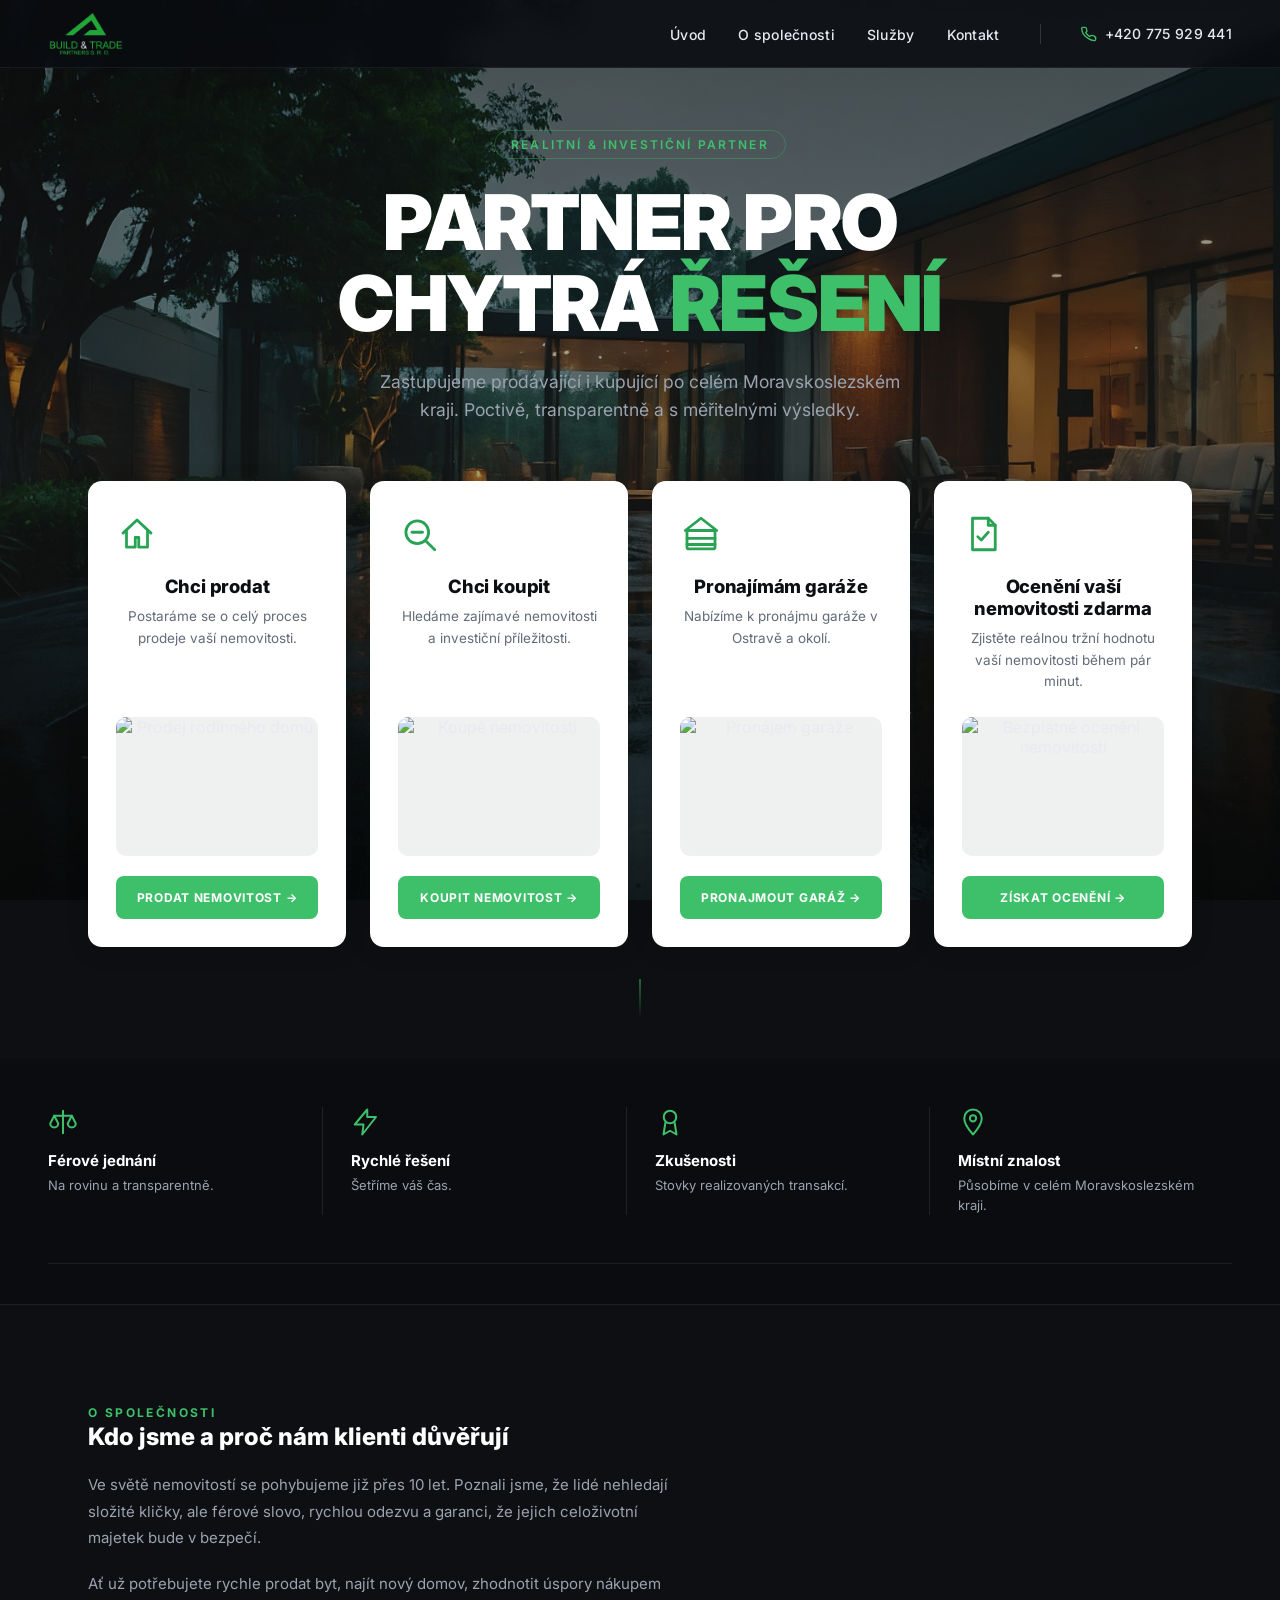
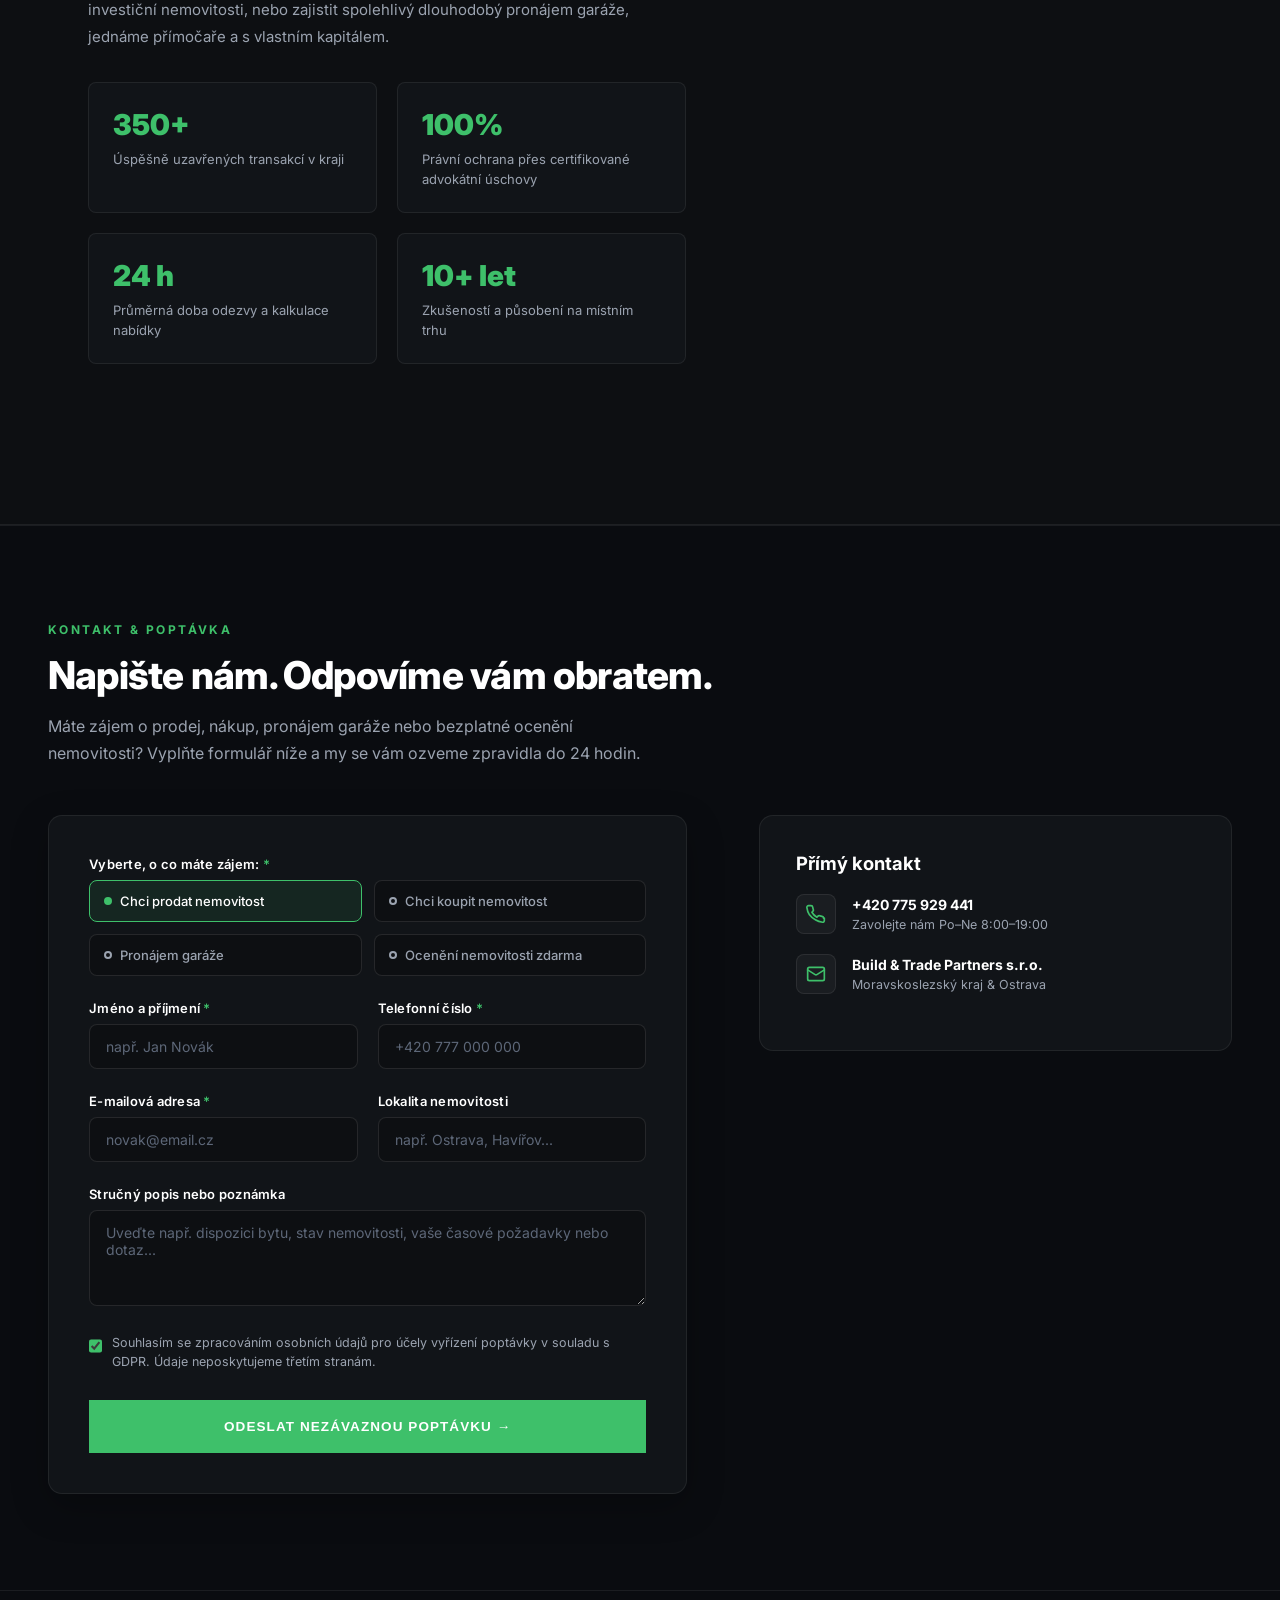
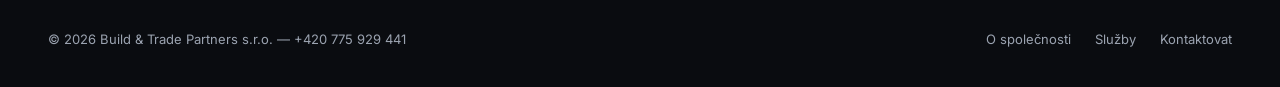
==== commit 8d06ae8f: "Add files via upload" ====
--- a/index.html
+++ b/index.html
@@ -74,7 +74,7 @@
         <div class="offer-photo">
           <img src="https://images.unsplash.com/photo-1512917774080-9991f1c4c750?auto=format&fit=crop&w=800&q=60" alt="Koupě nemovitosti" loading="lazy">
         </div>
-        <a href="#kontakt" class="btn-offer btn-offer-dark card-action-btn" data-service="koupe">Koupit nemovitost →</a>
+        <a href="#kontakt" class="btn-offer btn-offer-green card-action-btn" data-service="koupe">Koupit nemovitost →</a>
       </div>
 
       <!-- Pronajímám garáže -->
@@ -100,7 +100,7 @@
         <div class="offer-photo">
           <img src="https://images.unsplash.com/photo-1554224155-6726b3ff858f?auto=format&fit=crop&w=800&q=60" alt="Bezplatné ocenění nemovitosti" loading="lazy">
         </div>
-        <a href="#kontakt" class="btn-offer btn-offer-dark card-action-btn" data-service="oceneni">Získat ocenění →</a>
+        <a href="#kontakt" class="btn-offer btn-offer-green card-action-btn" data-service="oceneni">Získat ocenění →</a>
       </div>
 
     </div>
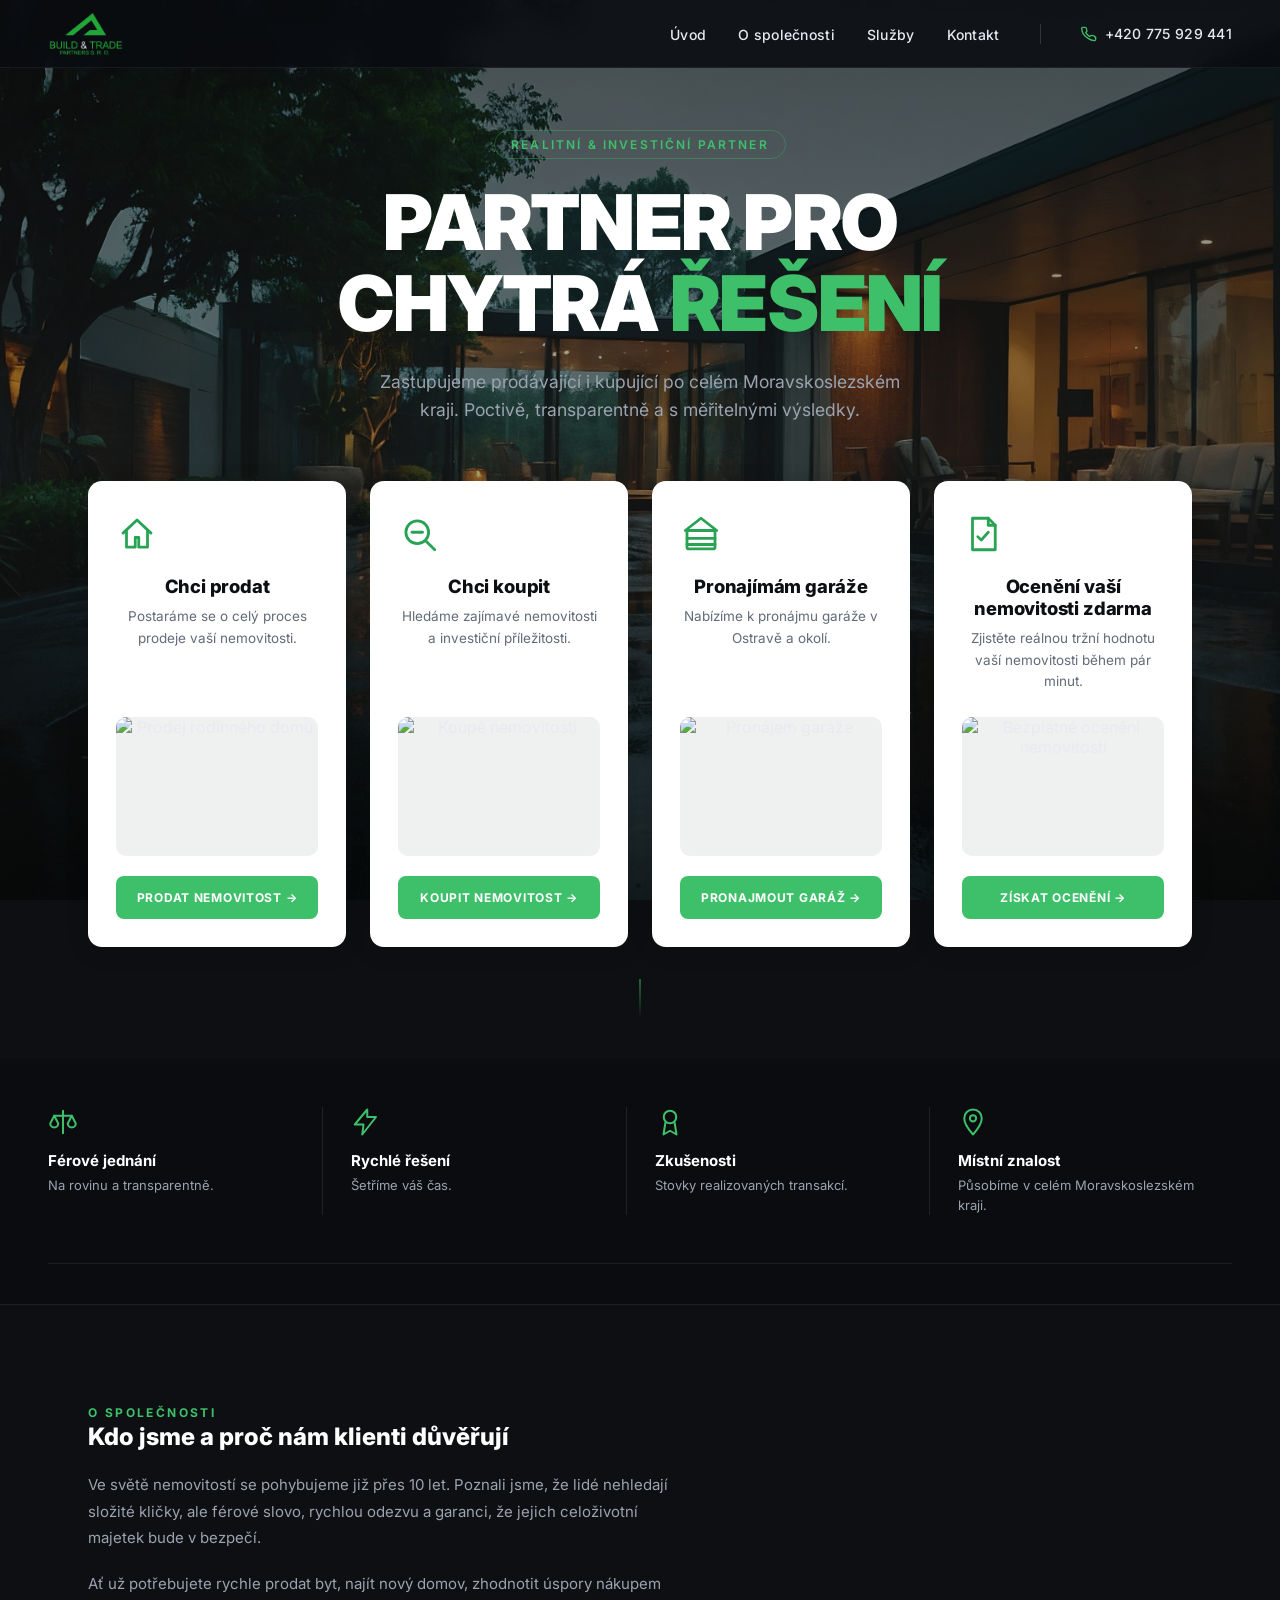
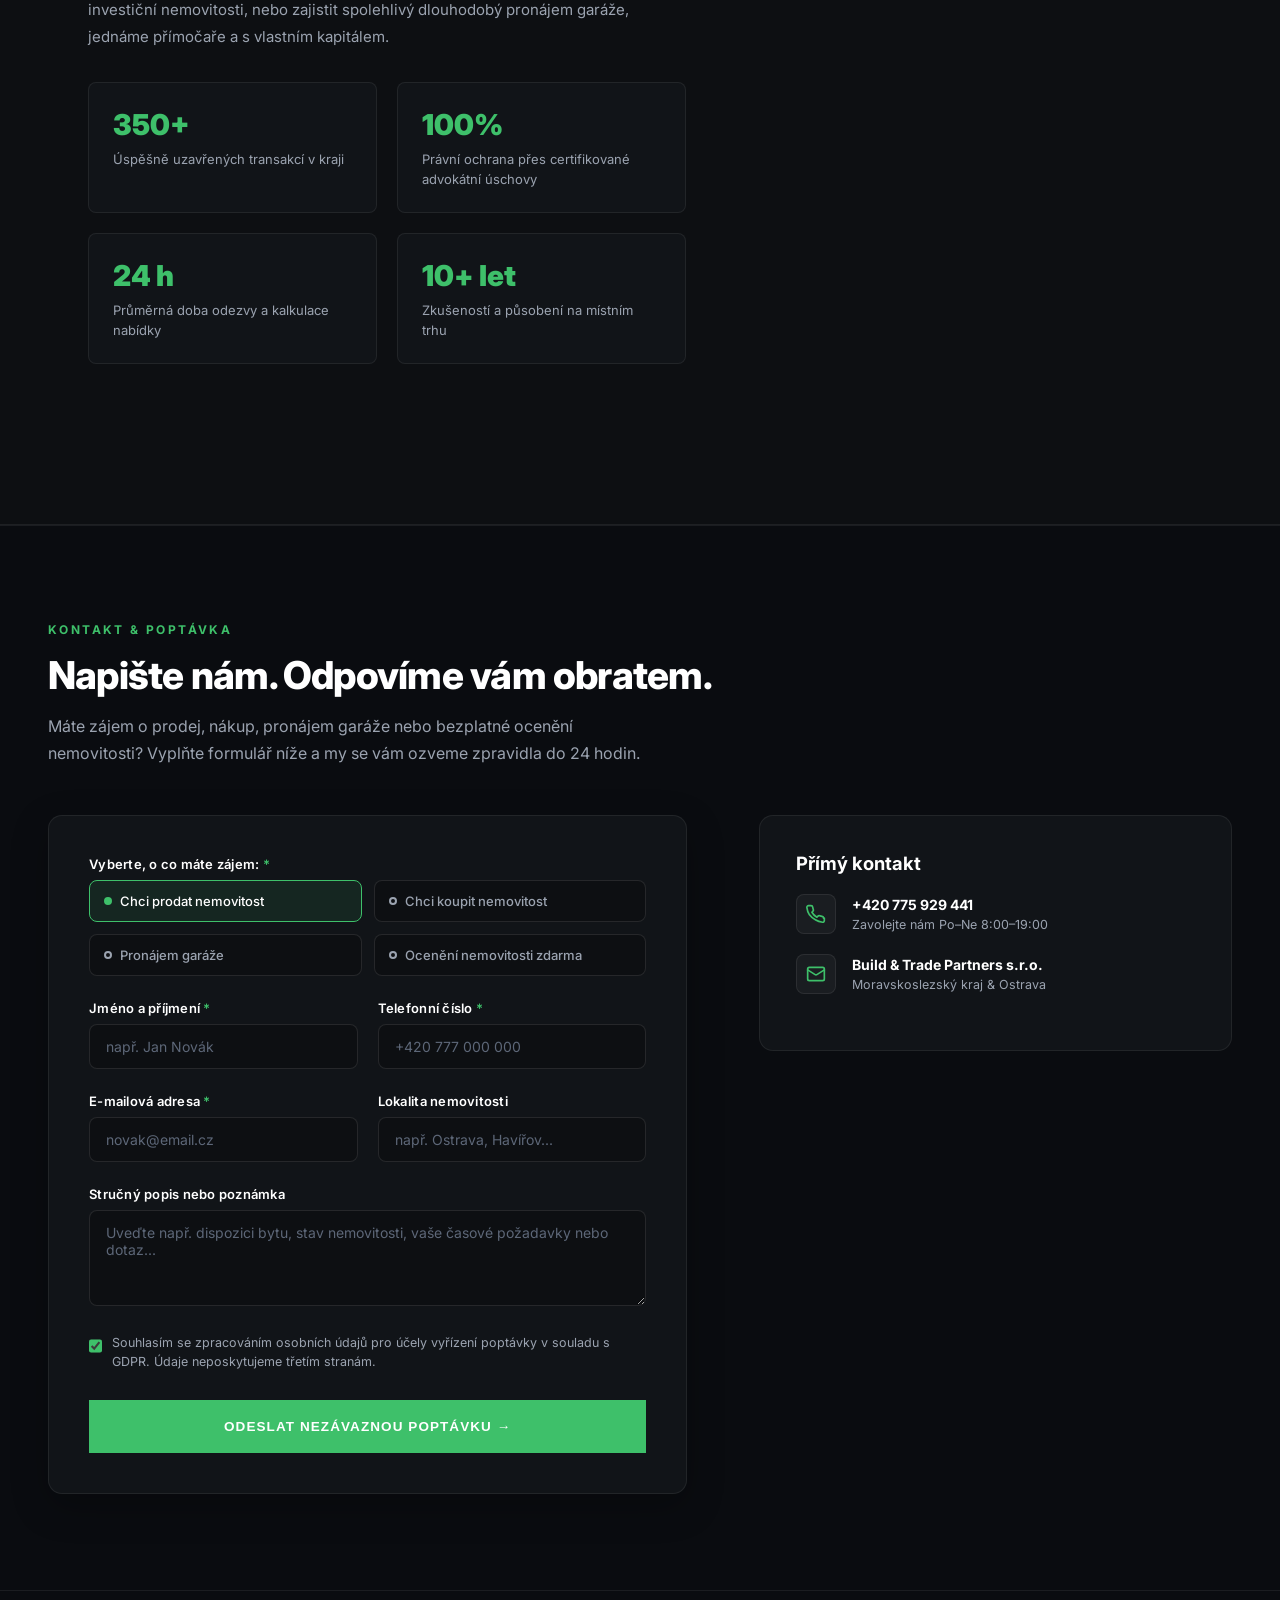
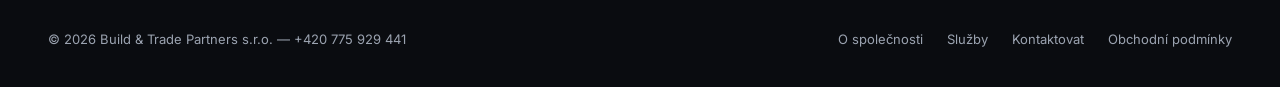
==== commit 1dbb59ba: "Update index.html" ====
--- a/index.html
+++ b/index.html
@@ -364,6 +364,7 @@
     <a href="#o-spolecnosti">O společnosti</a>
     <a href="#sluzby">Služby</a>
     <a href="#kontakt">Kontaktovat</a>
+    <a href="podminky.html">Obchodní podmínky</a>
   </div>
 </footer>
 </body>
